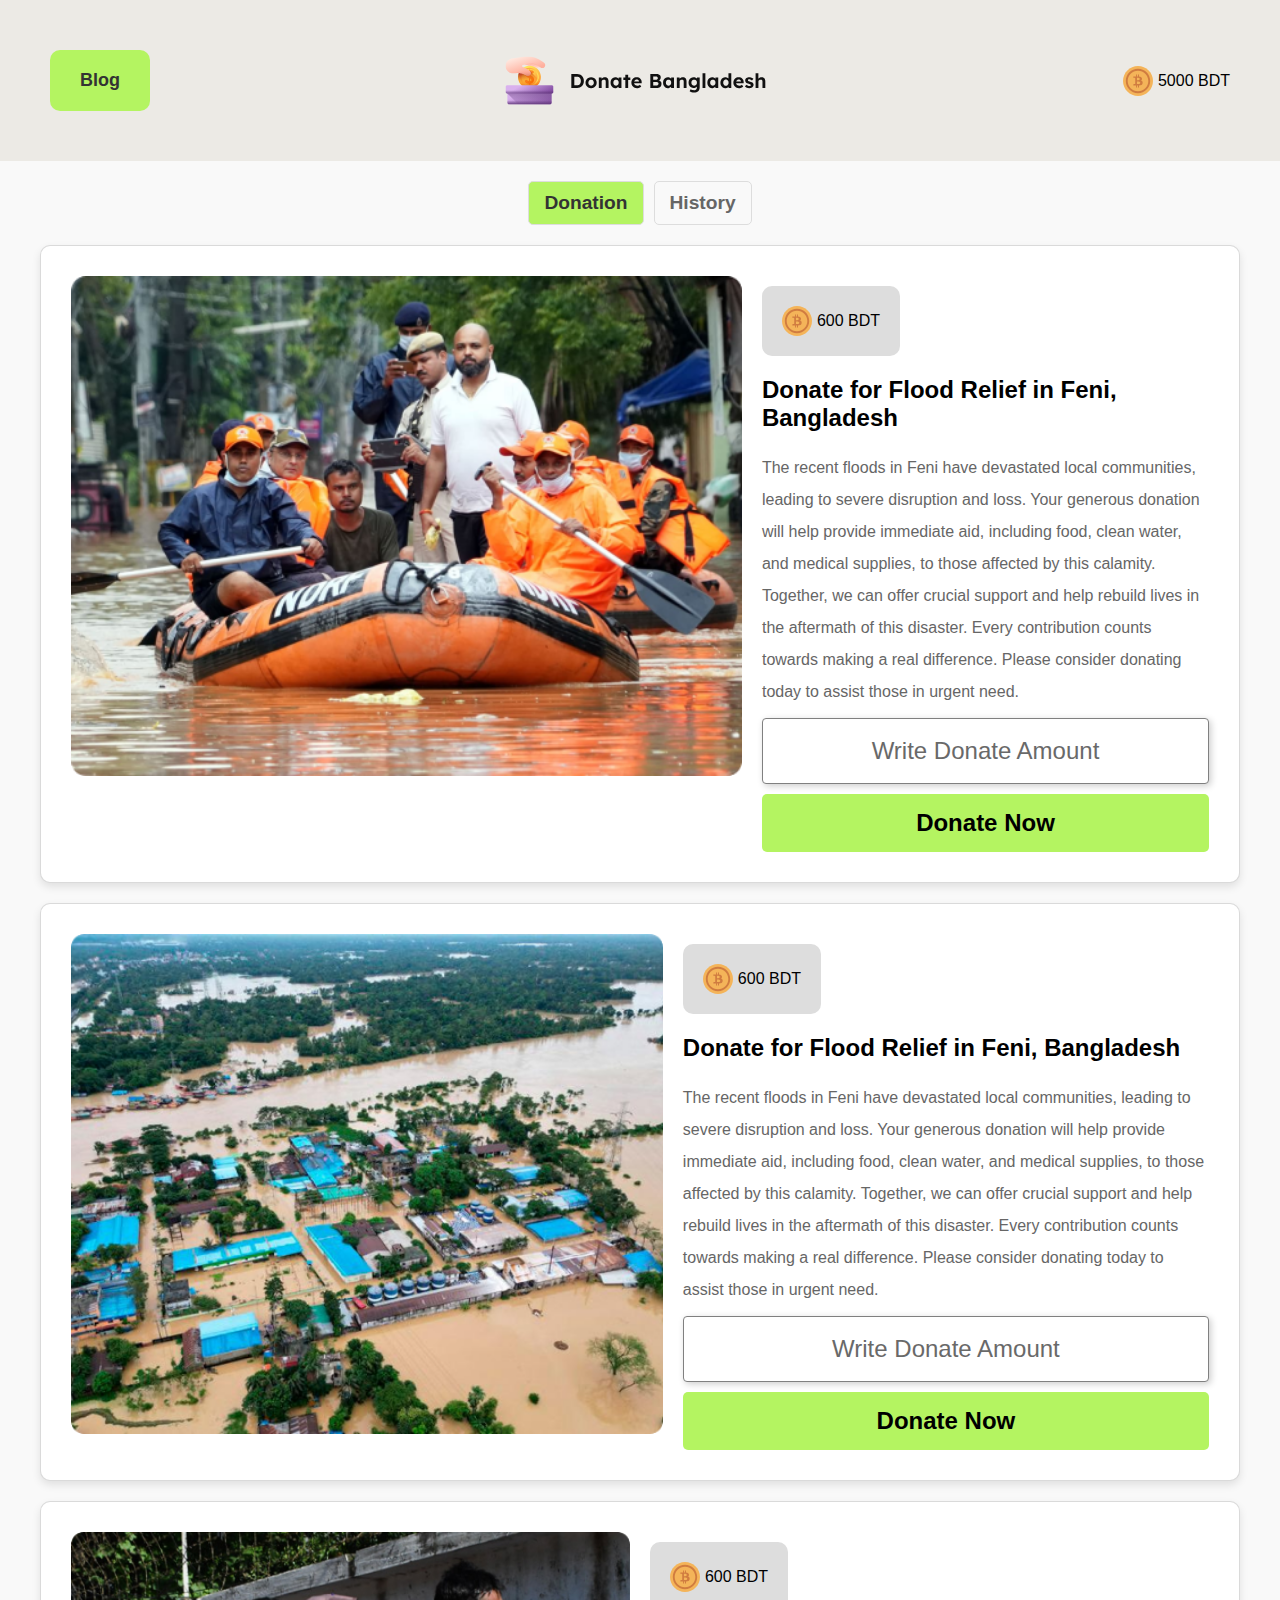
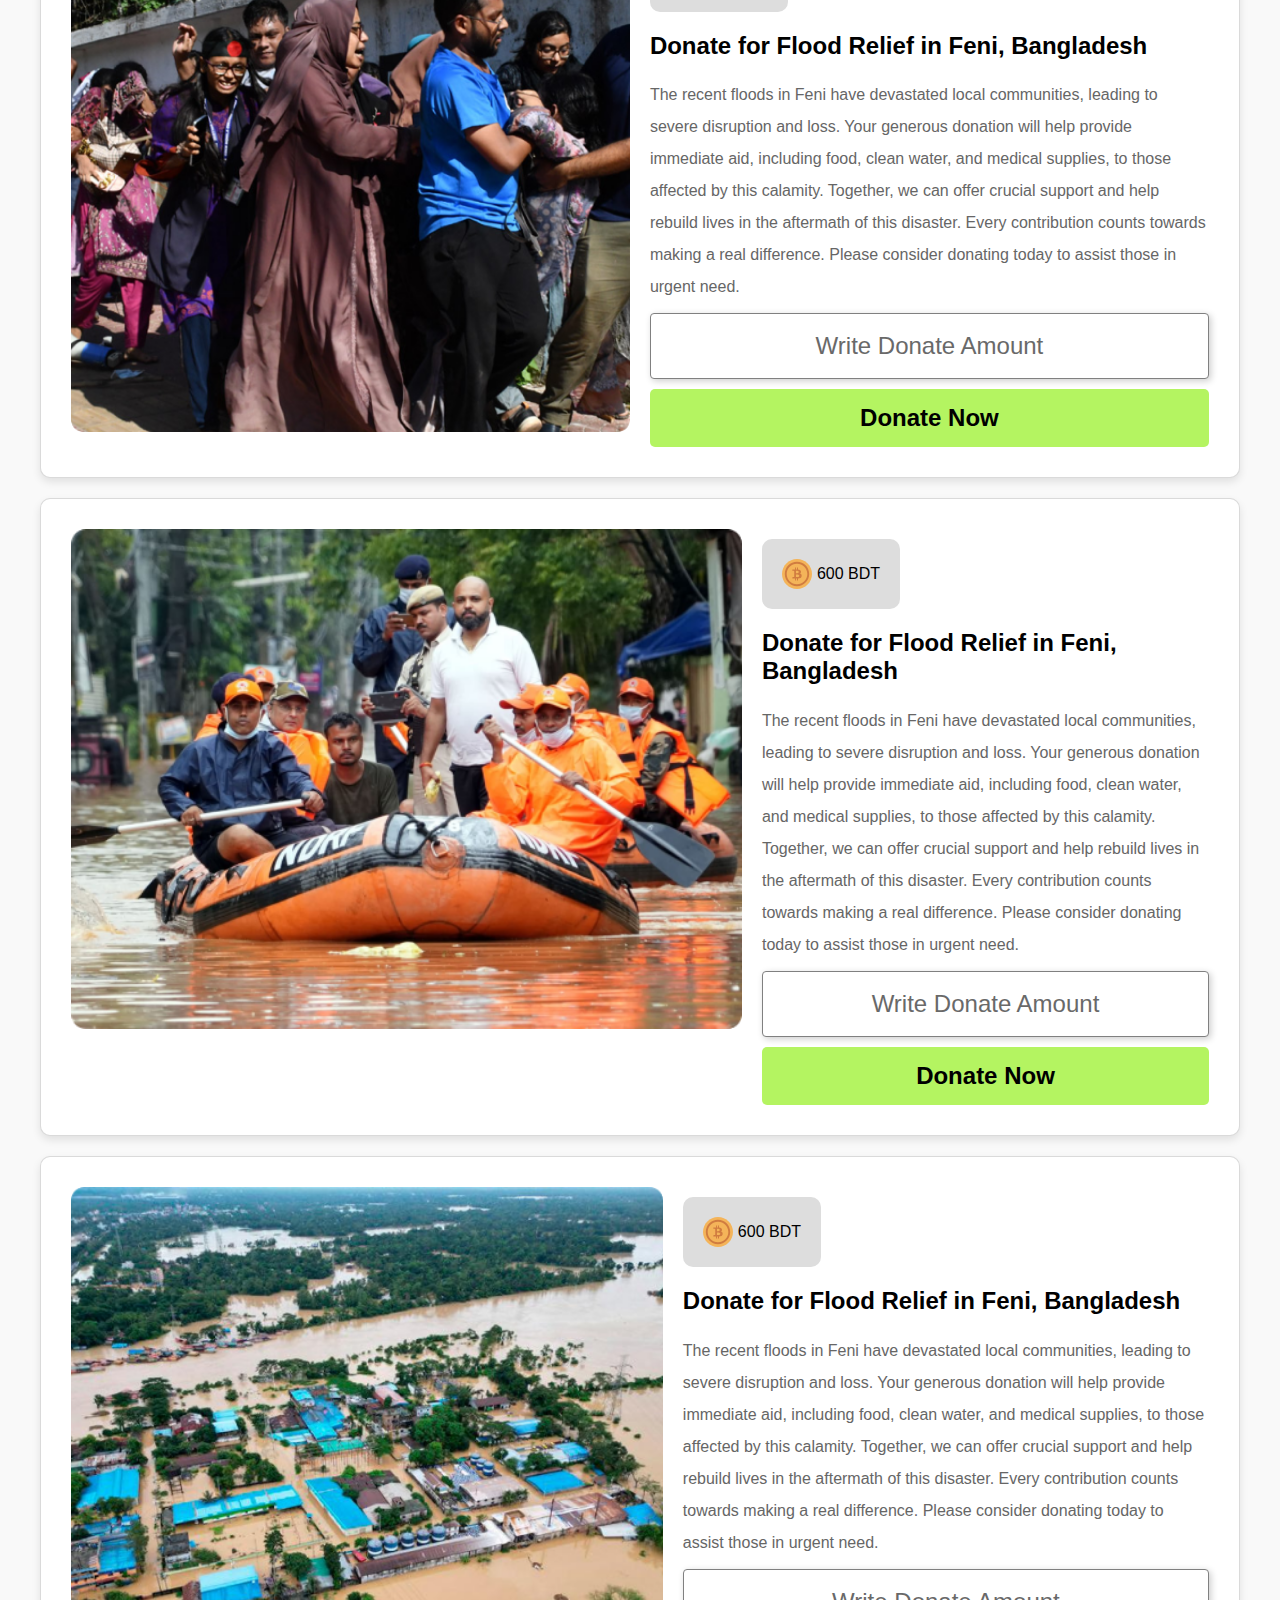
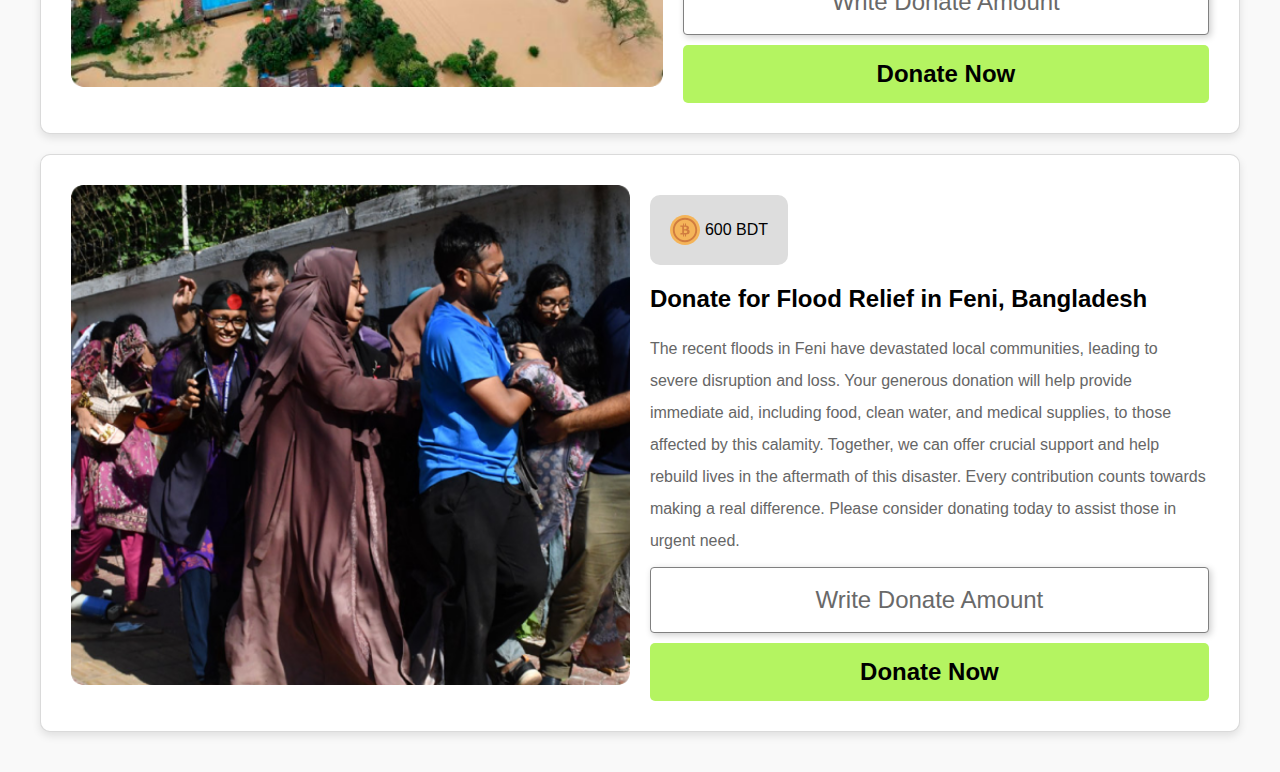
==== index.html @ 2cf9be2c "Responsive" ====
<!DOCTYPE html>
<html lang="en">
  <head>
    <meta charset="UTF-8" />
    <meta name="viewport" content="width=device-width, initial-scale=1.0" />
    <title>Document</title>
    <link rel="stylesheet" href="style.css" />
  </head>
  <body>
    <header class="header">
      <button class="blog-button"><b>Blog</b></button>
      <svg
        width="263"
        height="49"
        viewBox="0 0 263 49"
        fill="none"
        xmlns="http://www.w3.org/2000/svg"
      >
        <g clip-path="url(#clip0_3_639)">
          <path
            d="M30.4778 10.1147C29.9325 11.4416 28.4079 12.0751 27.0825 11.5262L21.6849 9.29228C20.1773 8.6679 18.5785 8.35054 16.9763 8.33435L18.4765 3.32823C20.5003 3.57068 22.4991 4.0792 24.4181 4.85906L29.0665 6.74931C30.3901 7.2871 31.0217 8.79346 30.4778 10.1147Z"
            fill="url(#paint0_linear_3_639)"
          />
          <path
            d="M33.8218 10.6746C33.2003 11.9362 31.6688 12.4507 30.4111 11.8207L25.2891 9.2568C23.2955 8.2583 21.0894 7.82819 18.9032 7.97661L17.0491 2.81237C20.8862 2.60522 24.7484 3.37736 28.2556 5.10498L32.6689 7.28004C33.9255 7.89896 34.4415 9.4184 33.8218 10.6746Z"
            fill="url(#paint1_linear_3_639)"
          />
          <path
            d="M36.4611 10.041C35.8431 11.3356 34.2859 11.8838 32.9929 11.2624L27.7273 8.73323C25.6779 7.74819 23.4188 7.34527 21.1879 7.53125L19.2253 2.30198C23.1417 2.02998 27.0967 2.75468 30.7018 4.45812L35.2383 6.60278C36.53 7.21294 37.0773 8.75196 36.4611 10.041Z"
            fill="url(#paint2_linear_3_639)"
          />
          <path
            d="M24.5 32.5C30.8155 32.5 35.9353 27.3802 35.9353 21.0647C35.9353 14.7492 30.8155 9.62941 24.5 9.62941C18.1845 9.62941 13.0647 14.7492 13.0647 21.0647C13.0647 27.3802 18.1845 32.5 24.5 32.5Z"
            fill="url(#paint3_linear_3_639)"
          />
          <path
            d="M24.4999 30.2882C29.5939 30.2882 33.7234 26.1587 33.7234 21.0647C33.7234 15.9707 29.5939 11.8412 24.4999 11.8412C19.4059 11.8412 15.2764 15.9707 15.2764 21.0647C15.2764 26.1587 19.4059 30.2882 24.4999 30.2882Z"
            fill="url(#paint4_linear_3_639)"
          />
          <path
            d="M24.4999 29.1588C28.9701 29.1588 32.594 25.535 32.594 21.0647C32.594 16.5944 28.9701 12.9706 24.4999 12.9706C20.0296 12.9706 16.4058 16.5944 16.4058 21.0647C16.4058 25.535 20.0296 29.1588 24.4999 29.1588Z"
            fill="url(#paint5_linear_3_639)"
          />
          <path
            d="M25.4112 19.5619V16.8192C26.6322 16.9132 26.9891 17.5143 27.609 17.5143C28.4355 17.5143 28.7737 16.4811 28.7737 15.9739C28.7737 14.6777 26.5759 14.3772 25.4112 14.3396V13.87C25.4112 13.607 25.0543 13.3628 24.6974 13.3628C24.2841 13.3628 23.9836 13.607 23.9836 13.87V14.396C21.9923 14.6778 20.2265 15.8237 20.2265 18.2094C20.2265 20.6139 22.2553 21.4216 23.9836 22.0791V25.1223C22.5935 24.8781 21.9548 23.7697 21.1658 23.7697C20.452 23.7697 19.8884 24.7089 19.8884 25.3477C19.8884 26.55 21.7294 27.7147 23.9836 27.7898V28.2594C23.9836 28.5225 24.2841 28.7666 24.6974 28.7666C25.0543 28.7666 25.4112 28.5224 25.4112 28.2594V27.7147C27.609 27.3578 29.1119 25.9488 29.1119 23.6195C29.1119 21.0834 27.1206 20.2005 25.4112 19.5619ZM24.1713 19.111C23.4576 18.8104 22.9691 18.4723 22.9691 17.9275C22.9691 17.4767 23.3261 17.0446 24.1713 16.8755V19.111ZM25.2234 25.1035V22.5863C25.8996 22.9056 26.3693 23.3001 26.3693 23.92C26.3692 24.5963 25.862 24.9532 25.2234 25.1035Z"
            fill="url(#paint6_linear_3_639)"
          />
          <path
            d="M13.0732 21.4882C13.2961 27.6075 18.3262 32.5 24.4999 32.5C30.6735 32.5 35.7036 27.6075 35.9266 21.4882H13.0732Z"
            fill="url(#paint7_linear_3_639)"
          />
          <path
            d="M35.1551 25.2238C35.1155 25.3254 35.0741 25.4261 35.0318 25.5268C33.2934 29.6256 29.2322 32.5 24.5 32.5C18.1847 32.5 13.0647 27.38 13.0647 21.0647C13.0647 19.3471 13.4431 17.7188 14.1226 16.2572C14.2619 15.9541 14.4153 15.6595 14.5809 15.3725H25.3038L35.1551 25.2238Z"
            fill="url(#paint8_linear_3_639)"
          />
          <path
            d="M35.5047 11.4792L33.4157 9.80559C33.3238 9.7365 33.2312 9.66864 33.1379 9.60192C30.623 7.80483 27.5412 6.98921 24.4564 7.18479C21.8766 7.34836 20.8416 7.49594 17.4709 9.17566C16.8831 9.46855 16.7831 10.0899 17.2475 10.5542L17.3747 10.6814C19.9097 11.7982 22.3341 13.1457 24.6179 14.7059C25.9292 15.6017 26.2362 17.4075 25.3017 18.6916C24.4511 19.8604 22.8563 20.1937 21.6051 19.47C19.4568 18.2272 17.0716 17.4345 14.5965 17.1485C14.1236 17.0938 13.6462 17.0911 13.1714 17.1249C11.6756 17.2314 8.0548 17.4638 6.84972 17.3142C6.83862 17.3128 6.82742 17.3115 6.81622 17.3101C3.66177 16.9136 1.14676 14.4843 0.630804 11.3468L0.600122 11.16C-0.0670782 7.10742 2.6789 3.2805 6.73245 2.61396L13.732 1.463L18.1394 0.78055C25.0555 -0.234415 32.0926 1.52822 37.6973 5.67909L39.0549 6.76116C40.3651 7.73114 40.6355 9.5765 39.6592 10.8836C38.6796 12.1955 36.8139 12.4626 35.5047 11.4792Z"
            fill="url(#paint9_linear_3_639)"
          />
          <path
            d="M25.3017 18.6918C24.4512 19.8606 22.8564 20.1939 21.6052 19.4701C19.2355 18.0992 16.5778 17.276 13.829 17.0763C13.7876 17.0733 13.7464 17.0701 13.7052 17.0667C9.06067 16.6816 8.80985 9.97322 13.4123 9.23986C13.743 9.18715 14.082 9.23092 14.3885 9.36598L17.3747 10.6816C19.9097 11.7983 22.3342 13.1458 24.6179 14.7061C25.9293 15.602 26.2362 17.4078 25.3017 18.6918Z"
            fill="url(#paint10_linear_3_639)"
          />
          <path
            d="M44.4949 48.5H4.50505C3.33272 48.5 2.38232 47.5496 2.38232 46.3773V33.7235H46.6176V46.3773C46.6176 47.5496 45.6672 48.5 44.4949 48.5Z"
            fill="url(#paint11_linear_3_639)"
          />
          <path
            d="M2.38232 33.7235V37.4882L13.3941 48.5H44.4949C45.6672 48.5 46.6176 47.5496 46.6176 46.3773V33.7235H2.38232Z"
            fill="url(#paint12_linear_3_639)"
          />
          <path
            d="M2.38232 42.1941V46.3773C2.38232 47.5496 3.33272 48.5 4.50505 48.5H44.4949C45.6672 48.5 46.6176 47.5496 46.6176 46.3773V42.1941H2.38232Z"
            fill="url(#paint13_linear_3_639)"
          />
          <path
            d="M46.8826 37.4882H2.11741C1.22414 37.4882 0.5 36.7641 0.5 35.8708V30.8059C0.5 29.9126 1.22414 29.1885 2.11741 29.1885H46.8826C47.7759 29.1885 48.5 29.9126 48.5 30.8059V35.8708C48.5 36.7641 47.7759 37.4882 46.8826 37.4882Z"
            fill="url(#paint14_linear_3_639)"
          />
          <path
            d="M0.5 32.6882V35.8708C0.5 36.7641 1.22414 37.4882 2.11741 37.4882H46.8826C47.7759 37.4882 48.5 36.7641 48.5 35.8708V32.6882H0.5Z"
            fill="url(#paint15_linear_3_639)"
          />
        </g>
        <path
          d="M66.32 32V18H72.06C73.0867 18 74.0133 18.1733 74.84 18.52C75.68 18.8533 76.4 19.3333 77 19.96C77.6133 20.5733 78.08 21.3067 78.4 22.16C78.72 23.0133 78.88 23.96 78.88 25C78.88 26.0267 78.72 26.9733 78.4 27.84C78.08 28.6933 77.62 29.4333 77.02 30.06C76.42 30.6733 75.7 31.1533 74.86 31.5C74.02 31.8333 73.0867 32 72.06 32H66.32ZM69.32 29.82L69 29.3H71.96C72.56 29.3 73.1 29.2 73.58 29C74.06 28.7867 74.4667 28.5 74.8 28.14C75.1467 27.7667 75.4067 27.3133 75.58 26.78C75.7533 26.2467 75.84 25.6533 75.84 25C75.84 24.3467 75.7533 23.76 75.58 23.24C75.4067 22.7067 75.1467 22.2533 74.8 21.88C74.4667 21.5067 74.06 21.22 73.58 21.02C73.1 20.8067 72.56 20.7 71.96 20.7H68.94L69.32 20.22V29.82ZM86.1134 32.2C85.0334 32.2 84.0668 31.9667 83.2134 31.5C82.3734 31.02 81.7068 30.3667 81.2134 29.54C80.7334 28.7133 80.4934 27.7667 80.4934 26.7C80.4934 25.6333 80.7334 24.6933 81.2134 23.88C81.7068 23.0533 82.3734 22.4 83.2134 21.92C84.0668 21.44 85.0334 21.2 86.1134 21.2C87.1801 21.2 88.1334 21.44 88.9734 21.92C89.8268 22.4 90.4934 23.0533 90.9734 23.88C91.4534 24.6933 91.6934 25.6333 91.6934 26.7C91.6934 27.7667 91.4534 28.7133 90.9734 29.54C90.4934 30.3667 89.8268 31.02 88.9734 31.5C88.1334 31.9667 87.1801 32.2 86.1134 32.2ZM86.1134 29.72C86.6334 29.72 87.1001 29.5933 87.5134 29.34C87.9268 29.0733 88.2468 28.7133 88.4734 28.26C88.7134 27.7933 88.8334 27.2733 88.8334 26.7C88.8334 26.1133 88.7134 25.5933 88.4734 25.14C88.2468 24.6733 87.9268 24.3133 87.5134 24.06C87.1001 23.7933 86.6334 23.66 86.1134 23.66C85.5801 23.66 85.1068 23.7933 84.6934 24.06C84.2801 24.3267 83.9534 24.6867 83.7134 25.14C83.4734 25.5933 83.3601 26.1133 83.3734 26.7C83.3601 27.2733 83.4734 27.7933 83.7134 28.26C83.9534 28.7133 84.2801 29.0733 84.6934 29.34C85.1068 29.5933 85.5801 29.72 86.1134 29.72ZM93.8302 32V21.42H96.5502L96.6302 23.58L96.0702 23.82C96.2168 23.34 96.4768 22.9067 96.8502 22.52C97.2368 22.12 97.6968 21.8 98.2302 21.56C98.7635 21.32 99.3235 21.2 99.9102 21.2C100.71 21.2 101.377 21.36 101.91 21.68C102.457 22 102.863 22.4867 103.13 23.14C103.41 23.78 103.55 24.5733 103.55 25.52V32H100.71V25.74C100.71 25.26 100.643 24.86 100.51 24.54C100.377 24.22 100.17 23.9867 99.8902 23.84C99.6235 23.68 99.2902 23.6133 98.8902 23.64C98.5702 23.64 98.2702 23.6933 97.9902 23.8C97.7235 23.8933 97.4902 24.0333 97.2902 24.22C97.1035 24.4067 96.9502 24.62 96.8302 24.86C96.7235 25.1 96.6702 25.36 96.6702 25.64V32H95.2702C94.9635 32 94.6902 32 94.4502 32C94.2102 32 94.0035 32 93.8302 32ZM110.232 32.2C109.352 32.2 108.558 31.96 107.852 31.48C107.145 31 106.585 30.3467 106.172 29.52C105.758 28.6933 105.552 27.7467 105.552 26.68C105.552 25.6133 105.758 24.6733 106.172 23.86C106.598 23.0333 107.172 22.3867 107.892 21.92C108.612 21.44 109.432 21.2 110.352 21.2C110.872 21.2 111.345 21.28 111.772 21.44C112.212 21.5867 112.592 21.7933 112.912 22.06C113.245 22.3267 113.525 22.6333 113.752 22.98C113.978 23.3267 114.138 23.7 114.232 24.1L113.632 24V21.42H116.452V32H113.592V29.46L114.232 29.4C114.125 29.7733 113.952 30.1267 113.712 30.46C113.472 30.7933 113.172 31.0933 112.812 31.36C112.465 31.6133 112.072 31.82 111.632 31.98C111.192 32.1267 110.725 32.2 110.232 32.2ZM111.012 29.74C111.545 29.74 112.012 29.6133 112.412 29.36C112.812 29.1067 113.118 28.7533 113.332 28.3C113.558 27.8333 113.672 27.2933 113.672 26.68C113.672 26.08 113.558 25.5533 113.332 25.1C113.118 24.6467 112.812 24.2933 112.412 24.04C112.012 23.7733 111.545 23.64 111.012 23.64C110.492 23.64 110.032 23.7733 109.632 24.04C109.245 24.2933 108.938 24.6467 108.712 25.1C108.485 25.5533 108.372 26.08 108.372 26.68C108.372 27.2933 108.485 27.8333 108.712 28.3C108.938 28.7533 109.245 29.1067 109.632 29.36C110.032 29.6133 110.492 29.74 111.012 29.74ZM120.319 32V18.74H123.159V32H120.319ZM118.339 23.96V21.42H125.319V23.96H118.339ZM132.092 32.2C130.946 32.2 129.946 31.9667 129.092 31.5C128.239 31.0333 127.572 30.3933 127.092 29.58C126.612 28.7667 126.372 27.8333 126.372 26.78C126.372 25.9667 126.506 25.22 126.772 24.54C127.039 23.86 127.412 23.2733 127.892 22.78C128.372 22.2733 128.939 21.8867 129.592 21.62C130.259 21.34 130.979 21.2 131.752 21.2C132.472 21.2 133.139 21.3333 133.752 21.6C134.366 21.8533 134.892 22.22 135.332 22.7C135.786 23.1667 136.132 23.72 136.372 24.36C136.612 25 136.719 25.7 136.692 26.46L136.672 27.34H128.172L127.712 25.6H134.332L134.012 25.96V25.52C133.986 25.16 133.866 24.8333 133.652 24.54C133.452 24.2467 133.192 24.02 132.872 23.86C132.552 23.7 132.192 23.62 131.792 23.62C131.206 23.62 130.706 23.7333 130.292 23.96C129.892 24.1867 129.586 24.52 129.372 24.96C129.159 25.4 129.052 25.9333 129.052 26.56C129.052 27.2 129.186 27.7533 129.452 28.22C129.732 28.6867 130.119 29.0533 130.612 29.32C131.119 29.5733 131.712 29.7 132.392 29.7C132.859 29.7 133.286 29.6267 133.672 29.48C134.059 29.3333 134.472 29.08 134.912 28.72L136.272 30.62C135.886 30.9667 135.459 31.26 134.992 31.5C134.526 31.7267 134.046 31.9 133.552 32.02C133.059 32.14 132.572 32.2 132.092 32.2ZM145.324 32V18H151.404C152.337 18 153.124 18.14 153.764 18.42C154.417 18.6867 154.911 19.08 155.244 19.6C155.577 20.12 155.744 20.74 155.744 21.46C155.744 22.26 155.544 22.9267 155.144 23.46C154.744 23.9933 154.171 24.36 153.424 24.56L153.404 24.16C154.017 24.3067 154.557 24.5467 155.024 24.88C155.491 25.2133 155.851 25.6267 156.104 26.12C156.357 26.6133 156.484 27.1733 156.484 27.8C156.484 28.4933 156.371 29.1067 156.144 29.64C155.917 30.16 155.584 30.5933 155.144 30.94C154.704 31.2867 154.184 31.5533 153.584 31.74C152.997 31.9133 152.337 32 151.604 32H145.324ZM148.204 29.4H151.484C151.911 29.4 152.271 29.34 152.564 29.22C152.871 29.0867 153.104 28.8867 153.264 28.62C153.424 28.3533 153.504 28.04 153.504 27.68C153.504 27.3333 153.417 27.04 153.244 26.8C153.071 26.56 152.824 26.38 152.504 26.26C152.197 26.1267 151.824 26.06 151.384 26.06H148.204V29.4ZM148.204 23.68H151.044C151.404 23.68 151.717 23.6133 151.984 23.48C152.251 23.3467 152.451 23.1667 152.584 22.94C152.731 22.7133 152.804 22.4467 152.804 22.14C152.804 21.6467 152.644 21.2667 152.324 21C152.004 20.7333 151.524 20.6 150.884 20.6H148.204V23.68ZM162.751 32.2C161.871 32.2 161.078 31.96 160.371 31.48C159.664 31 159.104 30.3467 158.691 29.52C158.278 28.6933 158.071 27.7467 158.071 26.68C158.071 25.6133 158.278 24.6733 158.691 23.86C159.118 23.0333 159.691 22.3867 160.411 21.92C161.131 21.44 161.951 21.2 162.871 21.2C163.391 21.2 163.864 21.28 164.291 21.44C164.731 21.5867 165.111 21.7933 165.431 22.06C165.764 22.3267 166.044 22.6333 166.271 22.98C166.498 23.3267 166.658 23.7 166.751 24.1L166.151 24V21.42H168.971V32H166.111V29.46L166.751 29.4C166.644 29.7733 166.471 30.1267 166.231 30.46C165.991 30.7933 165.691 31.0933 165.331 31.36C164.984 31.6133 164.591 31.82 164.151 31.98C163.711 32.1267 163.244 32.2 162.751 32.2ZM163.531 29.74C164.064 29.74 164.531 29.6133 164.931 29.36C165.331 29.1067 165.638 28.7533 165.851 28.3C166.078 27.8333 166.191 27.2933 166.191 26.68C166.191 26.08 166.078 25.5533 165.851 25.1C165.638 24.6467 165.331 24.2933 164.931 24.04C164.531 23.7733 164.064 23.64 163.531 23.64C163.011 23.64 162.551 23.7733 162.151 24.04C161.764 24.2933 161.458 24.6467 161.231 25.1C161.004 25.5533 160.891 26.08 160.891 26.68C160.891 27.2933 161.004 27.8333 161.231 28.3C161.458 28.7533 161.764 29.1067 162.151 29.36C162.551 29.6133 163.011 29.74 163.531 29.74ZM171.818 32V21.42H174.538L174.618 23.58L174.058 23.82C174.205 23.34 174.465 22.9067 174.838 22.52C175.225 22.12 175.685 21.8 176.218 21.56C176.752 21.32 177.312 21.2 177.898 21.2C178.698 21.2 179.365 21.36 179.898 21.68C180.445 22 180.852 22.4867 181.118 23.14C181.398 23.78 181.538 24.5733 181.538 25.52V32H178.698V25.74C178.698 25.26 178.632 24.86 178.498 24.54C178.365 24.22 178.158 23.9867 177.878 23.84C177.612 23.68 177.278 23.6133 176.878 23.64C176.558 23.64 176.258 23.6933 175.978 23.8C175.712 23.8933 175.478 24.0333 175.278 24.22C175.092 24.4067 174.938 24.62 174.818 24.86C174.712 25.1 174.658 25.36 174.658 25.64V32H173.258C172.952 32 172.678 32 172.438 32C172.198 32 171.992 32 171.818 32ZM189.08 36.6C188.24 36.6 187.413 36.4733 186.6 36.22C185.787 35.98 185.127 35.6667 184.62 35.28L185.62 33.24C185.887 33.4267 186.193 33.5933 186.54 33.74C186.887 33.8867 187.247 34 187.62 34.08C188.007 34.16 188.4 34.2 188.8 34.2C189.493 34.2 190.06 34.0933 190.5 33.88C190.953 33.6667 191.293 33.3467 191.52 32.92C191.747 32.5067 191.86 31.9733 191.86 31.32V29.48L192.34 29.58C192.26 30.02 192.04 30.4267 191.68 30.8C191.32 31.16 190.867 31.4533 190.32 31.68C189.773 31.8933 189.213 32 188.64 32C187.653 32 186.78 31.7733 186.02 31.32C185.26 30.8667 184.66 30.24 184.22 29.44C183.78 28.64 183.56 27.72 183.56 26.68C183.56 25.6133 183.773 24.6733 184.2 23.86C184.64 23.0333 185.233 22.3867 185.98 21.92C186.74 21.44 187.6 21.2 188.56 21.2C188.96 21.2 189.34 21.2467 189.7 21.34C190.073 21.4333 190.413 21.5667 190.72 21.74C191.04 21.9 191.32 22.0867 191.56 22.3C191.813 22.5 192.02 22.72 192.18 22.96C192.34 23.2 192.44 23.44 192.48 23.68L191.9 23.84L191.98 21.42H194.7V31.2C194.7 32.0667 194.573 32.8333 194.32 33.5C194.067 34.1667 193.693 34.7267 193.2 35.18C192.72 35.6467 192.127 36 191.42 36.24C190.727 36.48 189.947 36.6 189.08 36.6ZM189.16 29.72C189.72 29.72 190.207 29.5933 190.62 29.34C191.047 29.0867 191.373 28.7333 191.6 28.28C191.827 27.8267 191.94 27.2933 191.94 26.68C191.94 26.08 191.827 25.5533 191.6 25.1C191.373 24.6333 191.047 24.2733 190.62 24.02C190.207 23.7667 189.72 23.64 189.16 23.64C188.613 23.64 188.127 23.7733 187.7 24.04C187.287 24.2933 186.967 24.6467 186.74 25.1C186.513 25.5533 186.4 26.08 186.4 26.68C186.4 27.28 186.513 27.8133 186.74 28.28C186.967 28.7333 187.287 29.0867 187.7 29.34C188.127 29.5933 188.613 29.72 189.16 29.72ZM197.542 32V17.2H200.382V32H197.542ZM207.028 32.2C206.148 32.2 205.355 31.96 204.648 31.48C203.942 31 203.382 30.3467 202.968 29.52C202.555 28.6933 202.348 27.7467 202.348 26.68C202.348 25.6133 202.555 24.6733 202.968 23.86C203.395 23.0333 203.968 22.3867 204.688 21.92C205.408 21.44 206.228 21.2 207.148 21.2C207.668 21.2 208.142 21.28 208.568 21.44C209.008 21.5867 209.388 21.7933 209.708 22.06C210.042 22.3267 210.322 22.6333 210.548 22.98C210.775 23.3267 210.935 23.7 211.028 24.1L210.428 24V21.42H213.248V32H210.388V29.46L211.028 29.4C210.922 29.7733 210.748 30.1267 210.508 30.46C210.268 30.7933 209.968 31.0933 209.608 31.36C209.262 31.6133 208.868 31.82 208.428 31.98C207.988 32.1267 207.522 32.2 207.028 32.2ZM207.808 29.74C208.342 29.74 208.808 29.6133 209.208 29.36C209.608 29.1067 209.915 28.7533 210.128 28.3C210.355 27.8333 210.468 27.2933 210.468 26.68C210.468 26.08 210.355 25.5533 210.128 25.1C209.915 24.6467 209.608 24.2933 209.208 24.04C208.808 23.7733 208.342 23.64 207.808 23.64C207.288 23.64 206.828 23.7733 206.428 24.04C206.042 24.2933 205.735 24.6467 205.508 25.1C205.282 25.5533 205.168 26.08 205.168 26.68C205.168 27.2933 205.282 27.8333 205.508 28.3C205.735 28.7533 206.042 29.1067 206.428 29.36C206.828 29.6133 207.288 29.74 207.808 29.74ZM220.236 32.2C219.316 32.2 218.489 31.9667 217.756 31.5C217.022 31.02 216.442 30.3733 216.016 29.56C215.602 28.7333 215.396 27.78 215.396 26.7C215.396 25.6467 215.602 24.7067 216.016 23.88C216.442 23.0533 217.016 22.4 217.736 21.92C218.469 21.44 219.302 21.2 220.236 21.2C220.729 21.2 221.202 21.28 221.656 21.44C222.122 21.5867 222.536 21.7933 222.896 22.06C223.269 22.3267 223.569 22.6267 223.796 22.96C224.022 23.28 224.149 23.62 224.176 23.98L223.456 24.1V17.2H226.296V32H223.616L223.496 29.56L224.056 29.62C224.029 29.9533 223.909 30.2733 223.696 30.58C223.482 30.8867 223.196 31.1667 222.836 31.42C222.489 31.66 222.089 31.8533 221.636 32C221.196 32.1333 220.729 32.2 220.236 32.2ZM220.876 29.84C221.409 29.84 221.876 29.7067 222.276 29.44C222.676 29.1733 222.989 28.8067 223.216 28.34C223.442 27.8733 223.556 27.3267 223.556 26.7C223.556 26.0867 223.442 25.5467 223.216 25.08C222.989 24.6 222.676 24.2333 222.276 23.98C221.876 23.7133 221.409 23.58 220.876 23.58C220.342 23.58 219.876 23.7133 219.476 23.98C219.089 24.2333 218.782 24.6 218.556 25.08C218.342 25.5467 218.236 26.0867 218.236 26.7C218.236 27.3267 218.342 27.8733 218.556 28.34C218.782 28.8067 219.089 29.1733 219.476 29.44C219.876 29.7067 220.342 29.84 220.876 29.84ZM234.085 32.2C232.938 32.2 231.938 31.9667 231.085 31.5C230.231 31.0333 229.565 30.3933 229.085 29.58C228.605 28.7667 228.365 27.8333 228.365 26.78C228.365 25.9667 228.498 25.22 228.765 24.54C229.031 23.86 229.405 23.2733 229.885 22.78C230.365 22.2733 230.931 21.8867 231.585 21.62C232.251 21.34 232.971 21.2 233.745 21.2C234.465 21.2 235.131 21.3333 235.745 21.6C236.358 21.8533 236.885 22.22 237.325 22.7C237.778 23.1667 238.125 23.72 238.365 24.36C238.605 25 238.711 25.7 238.685 26.46L238.665 27.34H230.165L229.705 25.6H236.325L236.005 25.96V25.52C235.978 25.16 235.858 24.8333 235.645 24.54C235.445 24.2467 235.185 24.02 234.865 23.86C234.545 23.7 234.185 23.62 233.785 23.62C233.198 23.62 232.698 23.7333 232.285 23.96C231.885 24.1867 231.578 24.52 231.365 24.96C231.151 25.4 231.045 25.9333 231.045 26.56C231.045 27.2 231.178 27.7533 231.445 28.22C231.725 28.6867 232.111 29.0533 232.605 29.32C233.111 29.5733 233.705 29.7 234.385 29.7C234.851 29.7 235.278 29.6267 235.665 29.48C236.051 29.3333 236.465 29.08 236.905 28.72L238.265 30.62C237.878 30.9667 237.451 31.26 236.985 31.5C236.518 31.7267 236.038 31.9 235.545 32.02C235.051 32.14 234.565 32.2 234.085 32.2ZM244.343 32.2C243.357 32.2 242.477 32.04 241.703 31.72C240.943 31.3867 240.33 30.9333 239.863 30.36L241.623 28.84C242.037 29.28 242.497 29.6 243.003 29.8C243.51 29.9867 244.017 30.08 244.523 30.08C244.723 30.08 244.903 30.06 245.063 30.02C245.237 29.9667 245.383 29.9 245.503 29.82C245.623 29.7267 245.71 29.62 245.763 29.5C245.83 29.3667 245.863 29.2267 245.863 29.08C245.863 28.7867 245.743 28.5533 245.503 28.38C245.37 28.3133 245.163 28.2333 244.883 28.14C244.603 28.0333 244.243 27.92 243.803 27.8C243.123 27.6267 242.543 27.4267 242.063 27.2C241.597 26.96 241.223 26.6933 240.943 26.4C240.703 26.12 240.517 25.82 240.383 25.5C240.263 25.1667 240.203 24.8 240.203 24.4C240.203 23.92 240.31 23.4867 240.523 23.1C240.737 22.7 241.03 22.36 241.403 22.08C241.79 21.8 242.23 21.5867 242.723 21.44C243.217 21.28 243.737 21.2 244.283 21.2C244.83 21.2 245.363 21.2667 245.883 21.4C246.403 21.5333 246.883 21.7267 247.323 21.98C247.777 22.22 248.17 22.5067 248.503 22.84L246.983 24.52C246.743 24.2933 246.47 24.0867 246.163 23.9C245.87 23.7133 245.563 23.5667 245.243 23.46C244.923 23.3533 244.637 23.3 244.383 23.3C244.157 23.3 243.95 23.32 243.763 23.36C243.59 23.4 243.443 23.46 243.323 23.54C243.203 23.62 243.11 23.7267 243.043 23.86C242.99 23.98 242.963 24.1133 242.963 24.26C242.963 24.4067 242.997 24.5467 243.063 24.68C243.143 24.8133 243.25 24.9267 243.383 25.02C243.53 25.1 243.743 25.1933 244.023 25.3C244.317 25.4067 244.71 25.5267 245.203 25.66C245.843 25.8333 246.383 26.0267 246.823 26.24C247.277 26.4533 247.637 26.7 247.903 26.98C248.13 27.22 248.297 27.4933 248.403 27.8C248.51 28.1067 248.563 28.4467 248.563 28.82C248.563 29.4733 248.377 30.06 248.003 30.58C247.643 31.0867 247.143 31.4867 246.503 31.78C245.863 32.06 245.143 32.2 244.343 32.2ZM250.588 32V17.2H253.388V23.58L252.828 23.82C252.975 23.34 253.235 22.9067 253.608 22.52C253.995 22.12 254.455 21.8 254.988 21.56C255.521 21.32 256.081 21.2 256.668 21.2C257.468 21.2 258.135 21.36 258.668 21.68C259.215 22 259.621 22.4867 259.888 23.14C260.168 23.78 260.308 24.5733 260.308 25.52V32H257.468V25.74C257.468 25.26 257.401 24.86 257.268 24.54C257.135 24.22 256.928 23.9867 256.648 23.84C256.381 23.68 256.048 23.6133 255.648 23.64C255.328 23.64 255.028 23.6933 254.748 23.8C254.481 23.8933 254.248 24.0333 254.048 24.22C253.861 24.4067 253.708 24.62 253.588 24.86C253.481 25.1 253.428 25.36 253.428 25.64V32H252.028C251.721 32 251.448 32 251.208 32C250.968 32 250.761 32 250.588 32Z"
          fill="#111111"
        />
        <defs>
          <linearGradient
            id="paint0_linear_3_639"
            x1="23.2906"
            y1="10.8863"
            x2="23.8615"
            y2="8.48033"
            gradientUnits="userSpaceOnUse"
          >
            <stop stop-color="#FFEEE6" />
            <stop offset="1" stop-color="#FFB09E" />
          </linearGradient>
          <linearGradient
            id="paint1_linear_3_639"
            x1="24.5965"
            y1="10.8265"
            x2="25.3832"
            y2="7.87747"
            gradientUnits="userSpaceOnUse"
          >
            <stop stop-color="#FFEEE6" />
            <stop offset="1" stop-color="#FFB09E" />
          </linearGradient>
          <linearGradient
            id="paint2_linear_3_639"
            x1="26.502"
            y1="10.7273"
            x2="27.4807"
            y2="7.30176"
            gradientUnits="userSpaceOnUse"
          >
            <stop stop-color="#FFEEE6" />
            <stop offset="1" stop-color="#FFB09E" />
          </linearGradient>
          <linearGradient
            id="paint3_linear_3_639"
            x1="19.6059"
            y1="16.1706"
            x2="33.8193"
            y2="30.384"
            gradientUnits="userSpaceOnUse"
          >
            <stop stop-color="#FEE45A" />
            <stop offset="1" stop-color="#FE9738" />
          </linearGradient>
          <linearGradient
            id="paint4_linear_3_639"
            x1="28.4474"
            y1="25.0122"
            x2="16.9831"
            y2="13.5479"
            gradientUnits="userSpaceOnUse"
          >
            <stop stop-color="#FEE45A" />
            <stop offset="1" stop-color="#FE9738" />
          </linearGradient>
          <linearGradient
            id="paint5_linear_3_639"
            x1="21.0358"
            y1="17.6006"
            x2="31.0963"
            y2="27.6611"
            gradientUnits="userSpaceOnUse"
          >
            <stop stop-color="#FEE45A" />
            <stop offset="1" stop-color="#FE9738" />
          </linearGradient>
          <linearGradient
            id="paint6_linear_3_639"
            x1="20.9289"
            y1="18.341"
            x2="29.9171"
            y2="24.7881"
            gradientUnits="userSpaceOnUse"
          >
            <stop stop-color="#FE9738" />
            <stop offset="1" stop-color="#F46700" />
          </linearGradient>
          <linearGradient
            id="paint7_linear_3_639"
            x1="24.4999"
            y1="24.1706"
            x2="24.4999"
            y2="32.9236"
            gradientUnits="userSpaceOnUse"
          >
            <stop stop-color="#FE7701" stop-opacity="0" />
            <stop offset="0.209" stop-color="#FA7303" stop-opacity="0.209" />
            <stop offset="0.4275" stop-color="#ED6809" stop-opacity="0.428" />
            <stop offset="0.6502" stop-color="#D85613" stop-opacity="0.65" />
            <stop offset="0.8745" stop-color="#BB3C21" stop-opacity="0.875" />
            <stop offset="1" stop-color="#A72B2B" />
          </linearGradient>
          <linearGradient
            id="paint8_linear_3_639"
            x1="25.116"
            y1="27.2063"
            x2="21.1989"
            y2="14.8567"
            gradientUnits="userSpaceOnUse"
          >
            <stop stop-color="#FE7701" stop-opacity="0" />
            <stop offset="0.1854" stop-color="#F87204" stop-opacity="0.185" />
            <stop offset="0.4314" stop-color="#E7630C" stop-opacity="0.431" />
            <stop offset="0.7114" stop-color="#CB4B19" stop-opacity="0.711" />
            <stop offset="1" stop-color="#A72B2B" />
          </linearGradient>
          <linearGradient
            id="paint9_linear_3_639"
            x1="16.2527"
            y1="-2.34839"
            x2="22.088"
            y2="15.0634"
            gradientUnits="userSpaceOnUse"
          >
            <stop stop-color="#FFEEE6" />
            <stop offset="1" stop-color="#FFB09E" />
          </linearGradient>
          <linearGradient
            id="paint10_linear_3_639"
            x1="17.9631"
            y1="15.0814"
            x2="18.5278"
            y2="21.7637"
            gradientUnits="userSpaceOnUse"
          >
            <stop stop-color="#F89580" stop-opacity="0" />
            <stop offset="0.3577" stop-color="#E98A75" stop-opacity="0.359" />
            <stop offset="0.9972" stop-color="#C5715A" />
          </linearGradient>
          <linearGradient
            id="paint11_linear_3_639"
            x1="21.6949"
            y1="34.2319"
            x2="32.4237"
            y2="57.3837"
            gradientUnits="userSpaceOnUse"
          >
            <stop stop-color="#D9B1EE" />
            <stop offset="1" stop-color="#814AA0" />
          </linearGradient>
          <linearGradient
            id="paint12_linear_3_639"
            x1="24.5"
            y1="50.1"
            x2="24.5"
            y2="21.834"
            gradientUnits="userSpaceOnUse"
          >
            <stop stop-color="#5B3374" stop-opacity="0" />
            <stop offset="1" stop-color="#5B3374" />
          </linearGradient>
          <linearGradient
            id="paint13_linear_3_639"
            x1="24.5"
            y1="44.3588"
            x2="24.5"
            y2="49.1279"
            gradientUnits="userSpaceOnUse"
          >
            <stop stop-color="#5B3374" stop-opacity="0" />
            <stop offset="1" stop-color="#5B3374" />
          </linearGradient>
          <linearGradient
            id="paint14_linear_3_639"
            x1="20.8471"
            y1="26.7263"
            x2="30.7501"
            y2="44.6517"
            gradientUnits="userSpaceOnUse"
          >
            <stop stop-color="#D9B1EE" />
            <stop offset="1" stop-color="#814AA0" />
          </linearGradient>
          <linearGradient
            id="paint15_linear_3_639"
            x1="24.5"
            y1="34.1941"
            x2="24.5"
            y2="39.0172"
            gradientUnits="userSpaceOnUse"
          >
            <stop stop-color="#5B3374" stop-opacity="0" />
            <stop offset="1" stop-color="#5B3374" />
          </linearGradient>
          <clipPath id="clip0_3_639">
            <rect
              width="48"
              height="48"
              fill="white"
              transform="translate(0.5 0.5)"
            />
          </clipPath>
        </defs>
      </svg>
      <span style="display: flex; align-items: center; gap: 5px">
        <?xml version="1.0" encoding="iso-8859-1"?>
        <!-- Uploaded to: SVG Repo, www.svgrepo.com, Generator: SVG Repo Mixer Tools -->
        <svg
          height="30px"
          width="30px"
          version="1.1"
          id="Layer_1"
          xmlns="http://www.w3.org/2000/svg"
          xmlns:xlink="http://www.w3.org/1999/xlink"
          viewBox="0 0 291.764 291.764"
          xml:space="preserve"
        >
          <g>
            <path
              style="fill: #f4b459"
              d="M145.882,0c80.573,0,145.882,65.319,145.882,145.882s-65.31,145.882-145.882,145.882
		S0,226.446,0,145.882S65.31,0,145.882,0z"
            />
            <path
              style="fill: #d07c40"
              d="M145.882,27.399c-65.465,0-118.529,53.065-118.529,118.529s53.065,118.529,118.529,118.529
		s118.529-53.065,118.529-118.529S211.347,27.399,145.882,27.399z M145.882,246.231c-55.39,0-100.294-44.914-100.294-100.294
		c0-55.39,44.904-100.294,100.294-100.294s100.294,44.904,100.294,100.294C246.176,201.318,201.272,246.231,145.882,246.231z
		 M174.63,141.187c6.738-3.483,10.969-9.601,9.984-19.804c-1.331-13.941-14.369-18.618-29.395-19.949l-0.009-19.329h-9.355v18.828
		l-9.3,0.128V82.104h-9.063v19.329c-2.516,0.055-8.698,0.109-11.124,0.109v-0.064l-16.056-0.009v12.573c0,0,12.008-0.164,11.88,0
		c4.714,0,6.255,2.772,6.683,5.161l0.009,22.028l1.231,0.082h-1.231v30.863c-0.201,1.504-1.076,3.902-4.367,3.911
		c0.146,0.137-11.889,0-11.889,0l-2.316,14.05h15.144l12.017,0.073l0.009,19.566h8.78l-0.009-19.357
		c3.209,0.073,6.282,0.109,9.309,0.1v19.256h10.212v-19.53c19.566-1.131,33.836-6.118,35.541-24.709
		C192.701,150.56,185.736,143.886,174.63,141.187z M135.698,114.891c6.574,0,27.216-2.115,27.216,11.762
		c0,13.294-20.642,11.753-27.216,11.753V114.891z M135.698,176.162V150.25c7.896,0,32.632-2.289,32.632,12.956
		C168.33,177.831,143.594,176.162,135.698,176.162z"
            />
          </g>
        </svg>
        5000 BDT
      </span>
    </header>

    <div class="container">
      <div class="tabs">
        <div class="tab active" id="donation-tab"><b>Donation</b></div>
        <div class="tab" id="history-tab"><b>History</b></div>
      </div>

      <div id="donation-section">

        <div class="donation-card">
          <img
            src="../images/noakhali.png"
            width="1143"
            height="500"
            alt="Flood Relief in Feni"
          />
          <div class="donation-content">
            <div
              class="donation-amount"
              style="
                background-color: #dddddd;
                border: none;
                width: fit-content;
                border-radius: 10px;
                padding: 20px;
                display: flex;
                gap: 5px;
              "
            >
              <?xml version="1.0" encoding="iso-8859-1"?>
              <!-- Uploaded to: SVG Repo, www.svgrepo.com, Generator: SVG Repo Mixer Tools -->
              <svg
                height="30px"
                width="30px"
                version="1.1"
                id="Layer_1"
                xmlns="http://www.w3.org/2000/svg"
                xmlns:xlink="http://www.w3.org/1999/xlink"
                viewBox="0 0 291.764 291.764"
                xml:space="preserve"
              >
                <g>
                  <path
                    style="fill: #f4b459"
                    d="M145.882,0c80.573,0,145.882,65.319,145.882,145.882s-65.31,145.882-145.882,145.882
		S0,226.446,0,145.882S65.31,0,145.882,0z"
                  />
                  <path
                    style="fill: #d07c40"
                    d="M145.882,27.399c-65.465,0-118.529,53.065-118.529,118.529s53.065,118.529,118.529,118.529
		s118.529-53.065,118.529-118.529S211.347,27.399,145.882,27.399z M145.882,246.231c-55.39,0-100.294-44.914-100.294-100.294
		c0-55.39,44.904-100.294,100.294-100.294s100.294,44.904,100.294,100.294C246.176,201.318,201.272,246.231,145.882,246.231z
		 M174.63,141.187c6.738-3.483,10.969-9.601,9.984-19.804c-1.331-13.941-14.369-18.618-29.395-19.949l-0.009-19.329h-9.355v18.828
		l-9.3,0.128V82.104h-9.063v19.329c-2.516,0.055-8.698,0.109-11.124,0.109v-0.064l-16.056-0.009v12.573c0,0,12.008-0.164,11.88,0
		c4.714,0,6.255,2.772,6.683,5.161l0.009,22.028l1.231,0.082h-1.231v30.863c-0.201,1.504-1.076,3.902-4.367,3.911
		c0.146,0.137-11.889,0-11.889,0l-2.316,14.05h15.144l12.017,0.073l0.009,19.566h8.78l-0.009-19.357
		c3.209,0.073,6.282,0.109,9.309,0.1v19.256h10.212v-19.53c19.566-1.131,33.836-6.118,35.541-24.709
		C192.701,150.56,185.736,143.886,174.63,141.187z M135.698,114.891c6.574,0,27.216-2.115,27.216,11.762
		c0,13.294-20.642,11.753-27.216,11.753V114.891z M135.698,176.162V150.25c7.896,0,32.632-2.289,32.632,12.956
		C168.33,177.831,143.594,176.162,135.698,176.162z"
                  />
                </g>
              </svg>
              600 BDT
            </div>
            <h2 style="text-rendering: bold">
              Donate for Flood Relief in Feni, Bangladesh
            </h2>
            <p style="font-size: 16px; line-height: 2">
              The recent floods in Feni have devastated local communities,
              leading to severe disruption and loss. Your generous donation will
              help provide immediate aid, including food, clean water, and
              medical supplies, to those affected by this calamity. Together, we
              can offer crucial support and help rebuild lives in the aftermath
              of this disaster. Every contribution counts towards making a real
              difference. Please consider donating today to assist those in
              urgent need.
            </p>
            <div
              style="
                display: flex;
                justify-content: space-between;
                flex-direction: column;
                gap: 10px;
              "
            >
              <input
                placeholder="Write Donate Amount"
                pattern="\d+"
                class="input"
                name="text"
              />
              <button class="donate-btn"><b>Donate Now</b></button>
            </div>
          </div>
        </div>

        <div class="donation-card">
          <img
            src="../images/feni.png"
            width="1143"
            height="500"
            alt="Flood Relief in Feni"
          />
          <div class="donation-content">
            <div
              class="donation-amount"
              style="
                background-color: #dddddd;
                border: none;
                width: fit-content;
                border-radius: 10px;
                padding: 20px;
                display: flex;
                gap: 5px;
              "
            >
              <?xml version="1.0" encoding="iso-8859-1"?>
              <!-- Uploaded to: SVG Repo, www.svgrepo.com, Generator: SVG Repo Mixer Tools -->
              <svg
                height="30px"
                width="30px"
                version="1.1"
                id="Layer_1"
                xmlns="http://www.w3.org/2000/svg"
                xmlns:xlink="http://www.w3.org/1999/xlink"
                viewBox="0 0 291.764 291.764"
                xml:space="preserve"
              >
                <g>
                  <path
                    style="fill: #f4b459"
                    d="M145.882,0c80.573,0,145.882,65.319,145.882,145.882s-65.31,145.882-145.882,145.882
          S0,226.446,0,145.882S65.31,0,145.882,0z"
                  />
                  <path
                    style="fill: #d07c40"
                    d="M145.882,27.399c-65.465,0-118.529,53.065-118.529,118.529s53.065,118.529,118.529,118.529
          s118.529-53.065,118.529-118.529S211.347,27.399,145.882,27.399z M145.882,246.231c-55.39,0-100.294-44.914-100.294-100.294
          c0-55.39,44.904-100.294,100.294-100.294s100.294,44.904,100.294,100.294C246.176,201.318,201.272,246.231,145.882,246.231z
           M174.63,141.187c6.738-3.483,10.969-9.601,9.984-19.804c-1.331-13.941-14.369-18.618-29.395-19.949l-0.009-19.329h-9.355v18.828
          l-9.3,0.128V82.104h-9.063v19.329c-2.516,0.055-8.698,0.109-11.124,0.109v-0.064l-16.056-0.009v12.573c0,0,12.008-0.164,11.88,0
          c4.714,0,6.255,2.772,6.683,5.161l0.009,22.028l1.231,0.082h-1.231v30.863c-0.201,1.504-1.076,3.902-4.367,3.911
          c0.146,0.137-11.889,0-11.889,0l-2.316,14.05h15.144l12.017,0.073l0.009,19.566h8.78l-0.009-19.357
          c3.209,0.073,6.282,0.109,9.309,0.1v19.256h10.212v-19.53c19.566-1.131,33.836-6.118,35.541-24.709
          C192.701,150.56,185.736,143.886,174.63,141.187z M135.698,114.891c6.574,0,27.216-2.115,27.216,11.762
          c0,13.294-20.642,11.753-27.216,11.753V114.891z M135.698,176.162V150.25c7.896,0,32.632-2.289,32.632,12.956
          C168.33,177.831,143.594,176.162,135.698,176.162z"
                  />
                </g>
              </svg>
              600 BDT
            </div>
            <h2 style="text-rendering: bold">
              Donate for Flood Relief in Feni, Bangladesh
            </h2>
            <p style="font-size: 16px; line-height: 2">
              The recent floods in Feni have devastated local communities,
              leading to severe disruption and loss. Your generous donation will
              help provide immediate aid, including food, clean water, and
              medical supplies, to those affected by this calamity. Together, we
              can offer crucial support and help rebuild lives in the aftermath
              of this disaster. Every contribution counts towards making a real
              difference. Please consider donating today to assist those in
              urgent need.
            </p>
            <div
              style="
                display: flex;
                justify-content: space-between;
                flex-direction: column;
                gap: 10px;
              "
            >
              <input
                placeholder="Write Donate Amount"
                pattern="\d+"
                class="input"
                name="text"
              />
              <button class="donate-btn"><b>Donate Now</b></button>
            </div>
          </div>
        </div>

        <div class="donation-card">
          <img
            src="../images/quota-protest.png"
            width="1143"
            height="500"
            alt="Flood Relief in Feni"
          />
          <div class="donation-content">
            <div
              class="donation-amount"
              style="
                background-color: #dddddd;
                border: none;
                width: fit-content;
                border-radius: 10px;
                padding: 20px;
                display: flex;
                gap: 5px;
              "
            >
              <?xml version="1.0" encoding="iso-8859-1"?>
              <!-- Uploaded to: SVG Repo, www.svgrepo.com, Generator: SVG Repo Mixer Tools -->
              <svg
                height="30px"
                width="30px"
                version="1.1"
                id="Layer_1"
                xmlns="http://www.w3.org/2000/svg"
                xmlns:xlink="http://www.w3.org/1999/xlink"
                viewBox="0 0 291.764 291.764"
                xml:space="preserve"
              >
                <g>
                  <path
                    style="fill: #f4b459"
                    d="M145.882,0c80.573,0,145.882,65.319,145.882,145.882s-65.31,145.882-145.882,145.882
          S0,226.446,0,145.882S65.31,0,145.882,0z"
                  />
                  <path
                    style="fill: #d07c40"
                    d="M145.882,27.399c-65.465,0-118.529,53.065-118.529,118.529s53.065,118.529,118.529,118.529
          s118.529-53.065,118.529-118.529S211.347,27.399,145.882,27.399z M145.882,246.231c-55.39,0-100.294-44.914-100.294-100.294
          c0-55.39,44.904-100.294,100.294-100.294s100.294,44.904,100.294,100.294C246.176,201.318,201.272,246.231,145.882,246.231z
           M174.63,141.187c6.738-3.483,10.969-9.601,9.984-19.804c-1.331-13.941-14.369-18.618-29.395-19.949l-0.009-19.329h-9.355v18.828
          l-9.3,0.128V82.104h-9.063v19.329c-2.516,0.055-8.698,0.109-11.124,0.109v-0.064l-16.056-0.009v12.573c0,0,12.008-0.164,11.88,0
          c4.714,0,6.255,2.772,6.683,5.161l0.009,22.028l1.231,0.082h-1.231v30.863c-0.201,1.504-1.076,3.902-4.367,3.911
          c0.146,0.137-11.889,0-11.889,0l-2.316,14.05h15.144l12.017,0.073l0.009,19.566h8.78l-0.009-19.357
          c3.209,0.073,6.282,0.109,9.309,0.1v19.256h10.212v-19.53c19.566-1.131,33.836-6.118,35.541-24.709
          C192.701,150.56,185.736,143.886,174.63,141.187z M135.698,114.891c6.574,0,27.216-2.115,27.216,11.762
          c0,13.294-20.642,11.753-27.216,11.753V114.891z M135.698,176.162V150.25c7.896,0,32.632-2.289,32.632,12.956
          C168.33,177.831,143.594,176.162,135.698,176.162z"
                  />
                </g>
              </svg>
              600 BDT
            </div>
            <h2 style="text-rendering: bold">
              Donate for Flood Relief in Feni, Bangladesh
            </h2>
            <p style="font-size: 16px; line-height: 2">
              The recent floods in Feni have devastated local communities,
              leading to severe disruption and loss. Your generous donation will
              help provide immediate aid, including food, clean water, and
              medical supplies, to those affected by this calamity. Together, we
              can offer crucial support and help rebuild lives in the aftermath
              of this disaster. Every contribution counts towards making a real
              difference. Please consider donating today to assist those in
              urgent need.
            </p>
            <div
              style="
                display: flex;
                justify-content: space-between;
                flex-direction: column;
                gap: 10px;
              "
            >
              <input
                placeholder="Write Donate Amount"
                pattern="\d+"
                class="input"
                name="text"
              />
              <button class="donate-btn"><b>Donate Now</b></button>
            </div>
          </div>
        </div>
        <div class="donation-card">
          <img
            src="../images/noakhali.png"
            width="1143"
            height="500"
            alt="Flood Relief in Feni"
          />
          <div class="donation-content">
            <div
              class="donation-amount"
              style="
                background-color: #dddddd;
                border: none;
                width: fit-content;
                border-radius: 10px;
                padding: 20px;
                display: flex;
                gap: 5px;
              "
            >
              <?xml version="1.0" encoding="iso-8859-1"?>
              <!-- Uploaded to: SVG Repo, www.svgrepo.com, Generator: SVG Repo Mixer Tools -->
              <svg
                height="30px"
                width="30px"
                version="1.1"
                id="Layer_1"
                xmlns="http://www.w3.org/2000/svg"
                xmlns:xlink="http://www.w3.org/1999/xlink"
                viewBox="0 0 291.764 291.764"
                xml:space="preserve"
              >
                <g>
                  <path
                    style="fill: #f4b459"
                    d="M145.882,0c80.573,0,145.882,65.319,145.882,145.882s-65.31,145.882-145.882,145.882
		S0,226.446,0,145.882S65.31,0,145.882,0z"
                  />
                  <path
                    style="fill: #d07c40"
                    d="M145.882,27.399c-65.465,0-118.529,53.065-118.529,118.529s53.065,118.529,118.529,118.529
		s118.529-53.065,118.529-118.529S211.347,27.399,145.882,27.399z M145.882,246.231c-55.39,0-100.294-44.914-100.294-100.294
		c0-55.39,44.904-100.294,100.294-100.294s100.294,44.904,100.294,100.294C246.176,201.318,201.272,246.231,145.882,246.231z
		 M174.63,141.187c6.738-3.483,10.969-9.601,9.984-19.804c-1.331-13.941-14.369-18.618-29.395-19.949l-0.009-19.329h-9.355v18.828
		l-9.3,0.128V82.104h-9.063v19.329c-2.516,0.055-8.698,0.109-11.124,0.109v-0.064l-16.056-0.009v12.573c0,0,12.008-0.164,11.88,0
		c4.714,0,6.255,2.772,6.683,5.161l0.009,22.028l1.231,0.082h-1.231v30.863c-0.201,1.504-1.076,3.902-4.367,3.911
		c0.146,0.137-11.889,0-11.889,0l-2.316,14.05h15.144l12.017,0.073l0.009,19.566h8.78l-0.009-19.357
		c3.209,0.073,6.282,0.109,9.309,0.1v19.256h10.212v-19.53c19.566-1.131,33.836-6.118,35.541-24.709
		C192.701,150.56,185.736,143.886,174.63,141.187z M135.698,114.891c6.574,0,27.216-2.115,27.216,11.762
		c0,13.294-20.642,11.753-27.216,11.753V114.891z M135.698,176.162V150.25c7.896,0,32.632-2.289,32.632,12.956
		C168.33,177.831,143.594,176.162,135.698,176.162z"
                  />
                </g>
              </svg>
              600 BDT
            </div>
            <h2 style="text-rendering: bold">
              Donate for Flood Relief in Feni, Bangladesh
            </h2>
            <p style="font-size: 16px; line-height: 2">
              The recent floods in Feni have devastated local communities,
              leading to severe disruption and loss. Your generous donation will
              help provide immediate aid, including food, clean water, and
              medical supplies, to those affected by this calamity. Together, we
              can offer crucial support and help rebuild lives in the aftermath
              of this disaster. Every contribution counts towards making a real
              difference. Please consider donating today to assist those in
              urgent need.
            </p>
            <div
              style="
                display: flex;
                justify-content: space-between;
                flex-direction: column;
                gap: 10px;
              "
            >
              <input
                placeholder="Write Donate Amount"
                pattern="\d+"
                class="input"
                name="text"
              />
              <button class="donate-btn"><b>Donate Now</b></button>
            </div>
          </div>
        </div>

        <div class="donation-card">
          <img
            src="../images/feni.png"
            width="1143"
            height="500"
            alt="Flood Relief in Feni"
          />
          <div class="donation-content">
            <div
              class="donation-amount"
              style="
                background-color: #dddddd;
                border: none;
                width: fit-content;
                border-radius: 10px;
                padding: 20px;
                display: flex;
                gap: 5px;
              "
            >
              <?xml version="1.0" encoding="iso-8859-1"?>
              <!-- Uploaded to: SVG Repo, www.svgrepo.com, Generator: SVG Repo Mixer Tools -->
              <svg
                height="30px"
                width="30px"
                version="1.1"
                id="Layer_1"
                xmlns="http://www.w3.org/2000/svg"
                xmlns:xlink="http://www.w3.org/1999/xlink"
                viewBox="0 0 291.764 291.764"
                xml:space="preserve"
              >
                <g>
                  <path
                    style="fill: #f4b459"
                    d="M145.882,0c80.573,0,145.882,65.319,145.882,145.882s-65.31,145.882-145.882,145.882
          S0,226.446,0,145.882S65.31,0,145.882,0z"
                  />
                  <path
                    style="fill: #d07c40"
                    d="M145.882,27.399c-65.465,0-118.529,53.065-118.529,118.529s53.065,118.529,118.529,118.529
          s118.529-53.065,118.529-118.529S211.347,27.399,145.882,27.399z M145.882,246.231c-55.39,0-100.294-44.914-100.294-100.294
          c0-55.39,44.904-100.294,100.294-100.294s100.294,44.904,100.294,100.294C246.176,201.318,201.272,246.231,145.882,246.231z
           M174.63,141.187c6.738-3.483,10.969-9.601,9.984-19.804c-1.331-13.941-14.369-18.618-29.395-19.949l-0.009-19.329h-9.355v18.828
          l-9.3,0.128V82.104h-9.063v19.329c-2.516,0.055-8.698,0.109-11.124,0.109v-0.064l-16.056-0.009v12.573c0,0,12.008-0.164,11.88,0
          c4.714,0,6.255,2.772,6.683,5.161l0.009,22.028l1.231,0.082h-1.231v30.863c-0.201,1.504-1.076,3.902-4.367,3.911
          c0.146,0.137-11.889,0-11.889,0l-2.316,14.05h15.144l12.017,0.073l0.009,19.566h8.78l-0.009-19.357
          c3.209,0.073,6.282,0.109,9.309,0.1v19.256h10.212v-19.53c19.566-1.131,33.836-6.118,35.541-24.709
          C192.701,150.56,185.736,143.886,174.63,141.187z M135.698,114.891c6.574,0,27.216-2.115,27.216,11.762
          c0,13.294-20.642,11.753-27.216,11.753V114.891z M135.698,176.162V150.25c7.896,0,32.632-2.289,32.632,12.956
          C168.33,177.831,143.594,176.162,135.698,176.162z"
                  />
                </g>
              </svg>
              600 BDT
            </div>
            <h2 style="text-rendering: bold">
              Donate for Flood Relief in Feni, Bangladesh
            </h2>
            <p style="font-size: 16px; line-height: 2">
              The recent floods in Feni have devastated local communities,
              leading to severe disruption and loss. Your generous donation will
              help provide immediate aid, including food, clean water, and
              medical supplies, to those affected by this calamity. Together, we
              can offer crucial support and help rebuild lives in the aftermath
              of this disaster. Every contribution counts towards making a real
              difference. Please consider donating today to assist those in
              urgent need.
            </p>
            <div
              style="
                display: flex;
                justify-content: space-between;
                flex-direction: column;
                gap: 10px;
              "
            >
              <input
                placeholder="Write Donate Amount"
                pattern="\d+"
                class="input"
                name="text"
              />
              <button class="donate-btn"><b>Donate Now</b></button>
            </div>
          </div>
        </div>

        <div class="donation-card">
          <img
            src="../images/quota-protest.png"
            width="1143"
            height="500"
            alt="Flood Relief in Feni"
          />
          <div class="donation-content">
            <div
              class="donation-amount"
              style="
                background-color: #dddddd;
                border: none;
                width: fit-content;
                border-radius: 10px;
                padding: 20px;
                display: flex;
                gap: 5px;
              "
            >
              <?xml version="1.0" encoding="iso-8859-1"?>
              <!-- Uploaded to: SVG Repo, www.svgrepo.com, Generator: SVG Repo Mixer Tools -->
              <svg
                height="30px"
                width="30px"
                version="1.1"
                id="Layer_1"
                xmlns="http://www.w3.org/2000/svg"
                xmlns:xlink="http://www.w3.org/1999/xlink"
                viewBox="0 0 291.764 291.764"
                xml:space="preserve"
              >
                <g>
                  <path
                    style="fill: #f4b459"
                    d="M145.882,0c80.573,0,145.882,65.319,145.882,145.882s-65.31,145.882-145.882,145.882
          S0,226.446,0,145.882S65.31,0,145.882,0z"
                  />
                  <path
                    style="fill: #d07c40"
                    d="M145.882,27.399c-65.465,0-118.529,53.065-118.529,118.529s53.065,118.529,118.529,118.529
          s118.529-53.065,118.529-118.529S211.347,27.399,145.882,27.399z M145.882,246.231c-55.39,0-100.294-44.914-100.294-100.294
          c0-55.39,44.904-100.294,100.294-100.294s100.294,44.904,100.294,100.294C246.176,201.318,201.272,246.231,145.882,246.231z
           M174.63,141.187c6.738-3.483,10.969-9.601,9.984-19.804c-1.331-13.941-14.369-18.618-29.395-19.949l-0.009-19.329h-9.355v18.828
          l-9.3,0.128V82.104h-9.063v19.329c-2.516,0.055-8.698,0.109-11.124,0.109v-0.064l-16.056-0.009v12.573c0,0,12.008-0.164,11.88,0
          c4.714,0,6.255,2.772,6.683,5.161l0.009,22.028l1.231,0.082h-1.231v30.863c-0.201,1.504-1.076,3.902-4.367,3.911
          c0.146,0.137-11.889,0-11.889,0l-2.316,14.05h15.144l12.017,0.073l0.009,19.566h8.78l-0.009-19.357
          c3.209,0.073,6.282,0.109,9.309,0.1v19.256h10.212v-19.53c19.566-1.131,33.836-6.118,35.541-24.709
          C192.701,150.56,185.736,143.886,174.63,141.187z M135.698,114.891c6.574,0,27.216-2.115,27.216,11.762
          c0,13.294-20.642,11.753-27.216,11.753V114.891z M135.698,176.162V150.25c7.896,0,32.632-2.289,32.632,12.956
          C168.33,177.831,143.594,176.162,135.698,176.162z"
                  />
                </g>
              </svg>
              600 BDT
            </div>
            <h2 style="text-rendering: bold">
              Donate for Flood Relief in Feni, Bangladesh
            </h2>
            <p style="font-size: 16px; line-height: 2">
              The recent floods in Feni have devastated local communities,
              leading to severe disruption and loss. Your generous donation will
              help provide immediate aid, including food, clean water, and
              medical supplies, to those affected by this calamity. Together, we
              can offer crucial support and help rebuild lives in the aftermath
              of this disaster. Every contribution counts towards making a real
              difference. Please consider donating today to assist those in
              urgent need.
            </p>
            <div
              style="
                display: flex;
                justify-content: space-between;
                flex-direction: column;
                gap: 10px;
              "
            >
              <input
                placeholder="Write Donate Amount"
                pattern="\d+"
                class="input"
                name="text"
              />
              <button class="donate-btn"><b>Donate Now</b></button>
            </div>
          </div>
        </div>
      </div>

      <!-- History Section -->
      <div id="history-section" class="history-section">
        <div class="history-card">
          <h4>96500 Taka is Donated for famine-2024 at Feni, Bangladesh</h4>
          <p>
            Date: Tue Sep 17 2024 08:39:11 GMT +0600 (Bangladesh Standard Time)
          </p>
        </div>

        <div class="history-card">
          <h4>6500 Taka is Donated for Flood Relief in Feni, Bangladesh</h4>
          <p>
            Date: Tue Sep 17 2024 08:39:11 GMT +0600 (Bangladesh Standard Time)
          </p>
        </div>

        <div class="history-card">
          <h4>
            15500 Taka is Donated for Aid for Injured in the Quota Movement,
            Bangladesh
          </h4>
          <p>
            Date: Tue Sep 17 2024 08:39:11 GMT +0600 (Bangladesh Standard Time)
          </p>
        </div>
      </div>
    </div>
    <!-- Modal Structure -->
    <div id="donation-modal" class="modal">
      <div class="modal-content">
        <h1>Congrates!</h1>
        <?xml version="1.0" encoding="iso-8859-1"?>
        <!-- Uploaded to: SVG Repo, www.svgrepo.com, Generator: SVG Repo Mixer Tools -->
        <svg
          height="80px"
          width="80px"
          version="1.1"
          id="Layer_1"
          xmlns="http://www.w3.org/2000/svg"
          xmlns:xlink="http://www.w3.org/1999/xlink"
          viewBox="0 0 291.764 291.764"
          xml:space="preserve"
        >
          <g>
            <path
              style="fill: #f4b459"
              d="M145.882,0c80.573,0,145.882,65.319,145.882,145.882s-65.31,145.882-145.882,145.882
		S0,226.446,0,145.882S65.31,0,145.882,0z"
            />
            <path
              style="fill: #d07c40"
              d="M145.882,27.399c-65.465,0-118.529,53.065-118.529,118.529s53.065,118.529,118.529,118.529
		s118.529-53.065,118.529-118.529S211.347,27.399,145.882,27.399z M145.882,246.231c-55.39,0-100.294-44.914-100.294-100.294
		c0-55.39,44.904-100.294,100.294-100.294s100.294,44.904,100.294,100.294C246.176,201.318,201.272,246.231,145.882,246.231z
		 M174.63,141.187c6.738-3.483,10.969-9.601,9.984-19.804c-1.331-13.941-14.369-18.618-29.395-19.949l-0.009-19.329h-9.355v18.828
		l-9.3,0.128V82.104h-9.063v19.329c-2.516,0.055-8.698,0.109-11.124,0.109v-0.064l-16.056-0.009v12.573c0,0,12.008-0.164,11.88,0
		c4.714,0,6.255,2.772,6.683,5.161l0.009,22.028l1.231,0.082h-1.231v30.863c-0.201,1.504-1.076,3.902-4.367,3.911
		c0.146,0.137-11.889,0-11.889,0l-2.316,14.05h15.144l12.017,0.073l0.009,19.566h8.78l-0.009-19.357
		c3.209,0.073,6.282,0.109,9.309,0.1v19.256h10.212v-19.53c19.566-1.131,33.836-6.118,35.541-24.709
		C192.701,150.56,185.736,143.886,174.63,141.187z M135.698,114.891c6.574,0,27.216-2.115,27.216,11.762
		c0,13.294-20.642,11.753-27.216,11.753V114.891z M135.698,176.162V150.25c7.896,0,32.632-2.289,32.632,12.956
		C168.33,177.831,143.594,176.162,135.698,176.162z"
            />
          </g>
        </svg>

        <p>Are you sure you want to proceed with the donation?</p>
        <h2>Successfully</h2>
        <button class="confirm-donation"><b>Confirm Donation</b></button>
      </div>
    </div>
  </body>
  <script src="script.js"></script>
</html>
---- style.css ----
.header {
  padding: 50px;
  display: flex;
  justify-content: space-between;
  align-items: center;
  background: #eceae5;
}

input {
  font-size: x-large;
  text-align: center;
}

.container {
  max-width: 1200px;
  margin: 0 auto;
  padding: 20px;
}

.tabs {
  display: flex;
  justify-content: center;
  margin-bottom: 20px;
  gap: 10px;
}


.tab.active {
  background-color: #b4f461;
  color: #333;
}

.donation-card,
.history-card {
  background-color: #fff;
  border-radius: 10px;
  box-shadow: 0 4px 8px rgba(0, 0, 0, 0.1);
  margin-bottom: 20px;
  display: flex;
  padding: 30px;
  border: 1px solid rgba(128, 128, 128, 0.295);
}

.donation-card img {
  border-radius: 10px;
  margin-right: 20px;
}

.donation-content {
  flex-grow: 1;
}

.donation-content h3 {
  margin: 0 0 10px;
}

.donation-content p {
  margin: 10px 0;
  color: #666;
}

.donation-amount {
  display: flex;
  align-items: center;
  margin: 10px 0;
  background-color: #ffffff;
}

.donation-amount img {
  width: 20px;
  margin-right: 5px;
}

.donation-amount {
  padding: 10px;
  width: 100%;
  margin-right: 10px;
  border: 1px solid #ddd;
}

.donate-btn {
  background-color: #b4f461;
  border: none;
  padding: 15px 20px;
  border-radius: 5px;
  cursor: pointer;
  font-size: x-large;
  text-align: center;
}

/* History section */
.history-section {
  display: none;
}

.history-card {
  display: flex;
  flex-direction: column;
  padding: 30px;
  border-radius: 10px;
  gap: 20px;
}

.history-card h4 {
  margin: 0;
  font-size: 18px;
}

.history-card p {
  margin: 5px 0 0;
  font-size: 14px;
  color: #888;
}

/* From Uiverse.io by Creatlydev */
.input {
  max-width: 100%;
  padding: 12px;
  padding-inline: 10px;

  border: 0.5px gray solid;
  border-radius: 4px;
  box-shadow: 2px 2px 7px 0 rgb(0, 0, 0, 0.2);
  outline: none;
  color: dimgray;
  height: 40px;
}

input::placeholder {
  color: dimgray;
  font-size: x-large;
  padding-inline: 10px;
  padding-top: auto;
}

/* Modal styles */
.modal {
  display: none;
  position: fixed;
  z-index: 1000;
  left: 0;
  top: 0;
  width: 100%;
  height: 100%;
  background-color: rgba(0, 0, 0, 0.5);
}

.modal-content {
  position: relative;
  background-color: #fff;
  margin: 10% auto;
  padding: 20px;
  width: 400px;
  border-radius: 10px;
  text-align: center;
  
}

.close-btn {
  position: absolute;
  top: 10px;
  right: 20px;
  font-size: 24px;
  cursor: pointer;
}

.confirm-donation {
  background-color: #a5a5a533;
  border: none;
  padding: 10px 20px;
  border-radius: 5px;
  cursor: pointer;
}

body {
  font-family: Arial, sans-serif;
  background-color: #f9f9f9;
  margin: 0;
  padding: 0;
}


.blog-button {
  background-color: #b4f461;
  border: none;
  font-size: large;
  padding: 20px 30px;
  color: #333;
  border-radius: 10px;
  cursor: pointer;
}

.tab {
  padding: 10px 15px;
  cursor: pointer;
  border: 1px solid #ddd;
  border-radius: 5px;
  font-size: larger;
  color: #666;
  transition: all 0.3s ease-in-out;
}

.donation-card img {
  border-radius: 10px;
  margin-right: 20px;
}

.donation-content {
  flex-grow: 1;
}

.donation-content h3 {
  margin: 0 0 10px;
}

.donation-content p {
  margin: 10px 0;
  color: #666;
}

.donation-amount {
  display: flex;
  align-items: center;
  margin: 10px 0;
  background-color: #ffffff;
}

.donation-amount img {
  width: 20px;
  margin-right: 5px;
}

.donation-amount {
  padding: 10px;
  width: 100%;
  margin-right: 10px;
  border: 1px solid #ddd;
}

.donate-btn {
  background-color: #b4f461;
  border: none;
  padding: 15px 20px;
  border-radius: 5px;
  cursor: pointer;
  font-size: x-large;
  text-align: center;
}

/* History section */
.history-section {
  display: none;
}

.history-card {
  display: flex;
  flex-direction: column;
  padding: 30px;
  border-radius: 10px;
  gap: 20px;
}

.history-card h4 {
  margin: 0;
  font-size: 18px;
}

.history-card p {
  margin: 5px 0 0;
  font-size: 14px;
  color: #888;
}

/* Modal */
.modal {
  display: none;
  position: fixed;
  z-index: 1000;
  left: 0;
  top: 0;
  width: 100%;
  height: 100%;
  background-color: rgba(0, 0, 0, 0.5);
}

.modal-content {
  position: relative;
  background-color: #fff;
  margin: 10% auto;
  padding: 20px;
  width: 400px;
  border-radius: 10px;
  text-align: center;
}

.close-btn {
  position: absolute;
  top: 10px;
  right: 20px;
  font-size: 24px;
  cursor: pointer;
}

.confirm-donation {
  background-color: #b4f461;
  border: none;
  padding: 10px 20px;
  border-radius: 5px;
  cursor: pointer;
  font-size: large;
  transition: background-color 0.3s ease;
}

.confirm-donation:hover {
  background-color: #9fe34a;
}

/* Responsive styles */
@media (max-width: 768px) {
  .header {
    padding: 15px;
    flex-direction: column;
    align-items: center;
  }

  .container {
    padding: 10px;
  }

  

  .donation-card, .history-card {
    flex-direction: column;
    text-align: center;
    padding: 20px;
  }

  .donation-card img {
    margin-bottom: 20px;
    width: 100%;
    height: auto;
  }

  .donation-content {
    text-align: center;
  }

  .modal-content {
    width: 90%;
  }
}

@media (max-width: 480px) {
  .tabs {
    gap: 5px;
  }

  .tab {
    padding: 10px;
    font-size: medium;
  }

  .donate-btn {
    padding: 10px;
    font-size: large;
  }

  .donation-content h3 {
    font-size: 18px;
  }

  .donation-content p {
    font-size: 14px;
  }

  .history-card h4 {
    font-size: 16px;
  }

  .history-card p {
    font-size: 12px;
  }
}
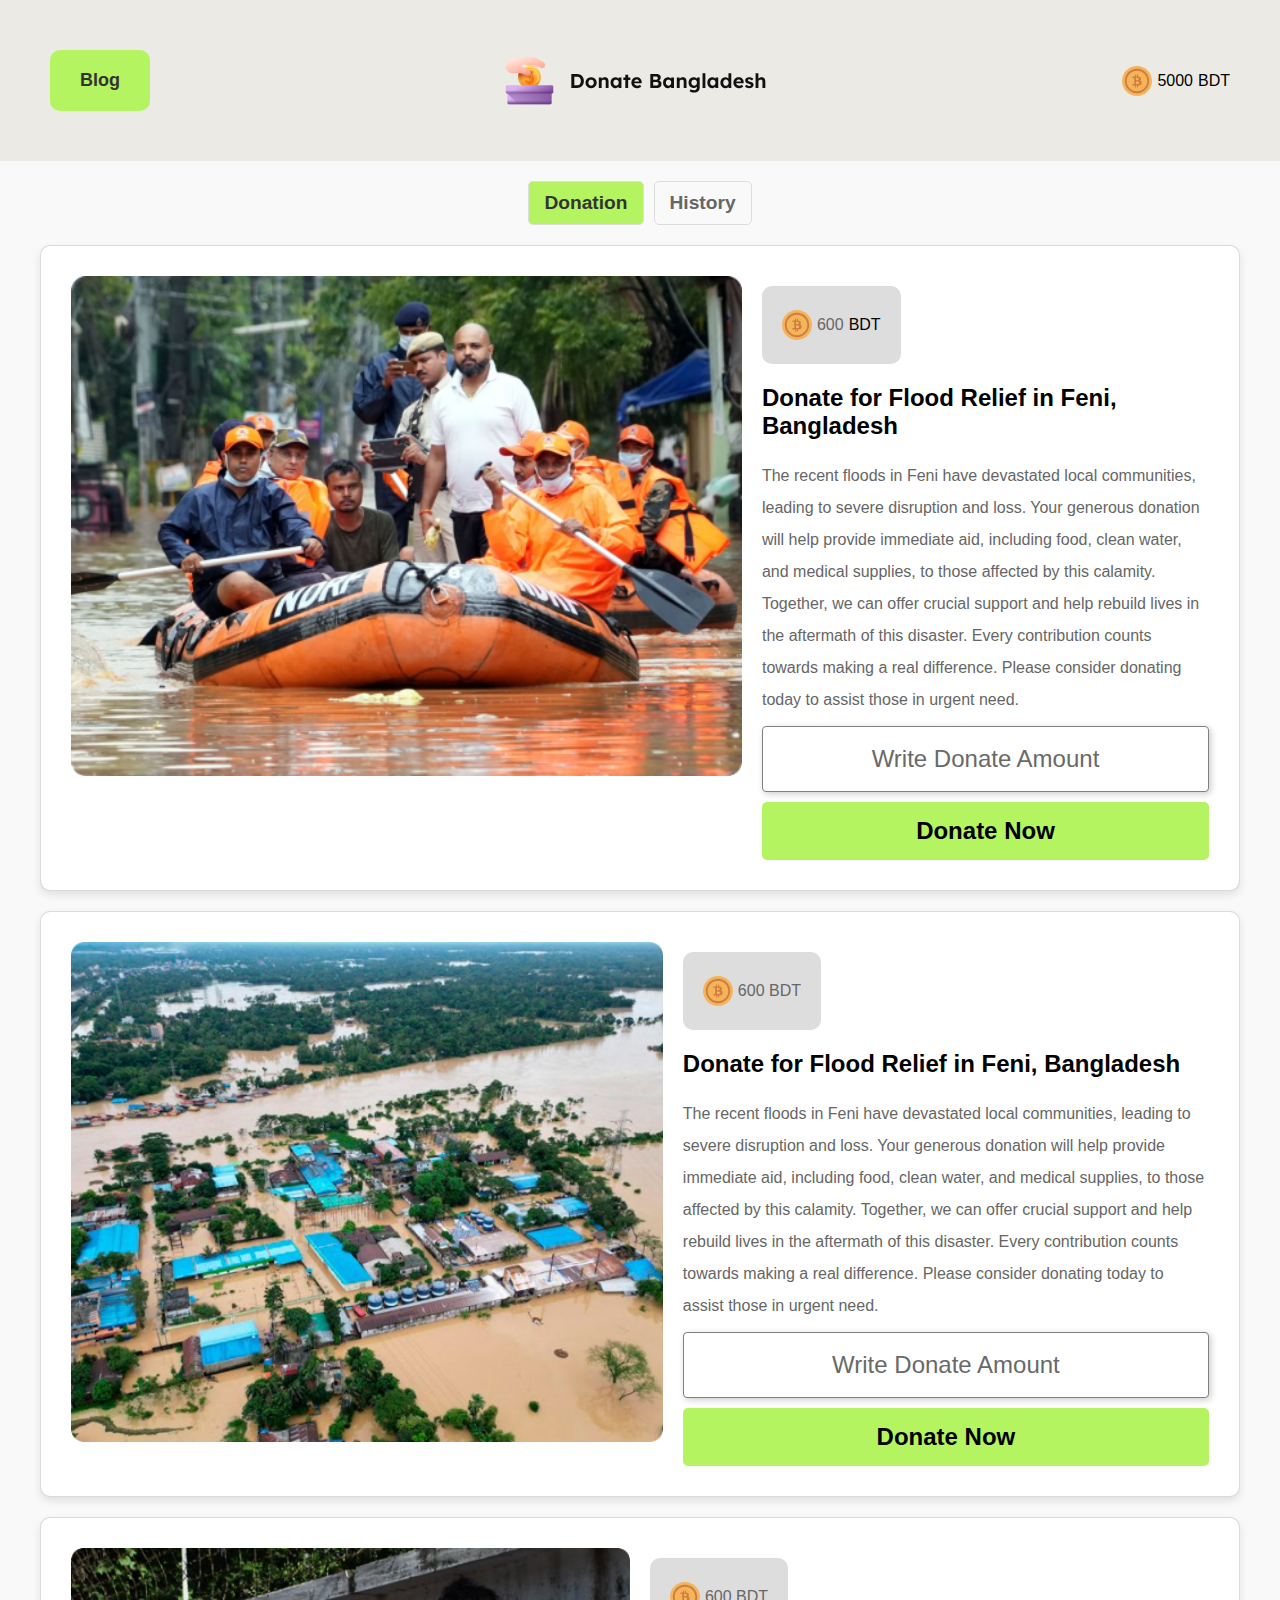
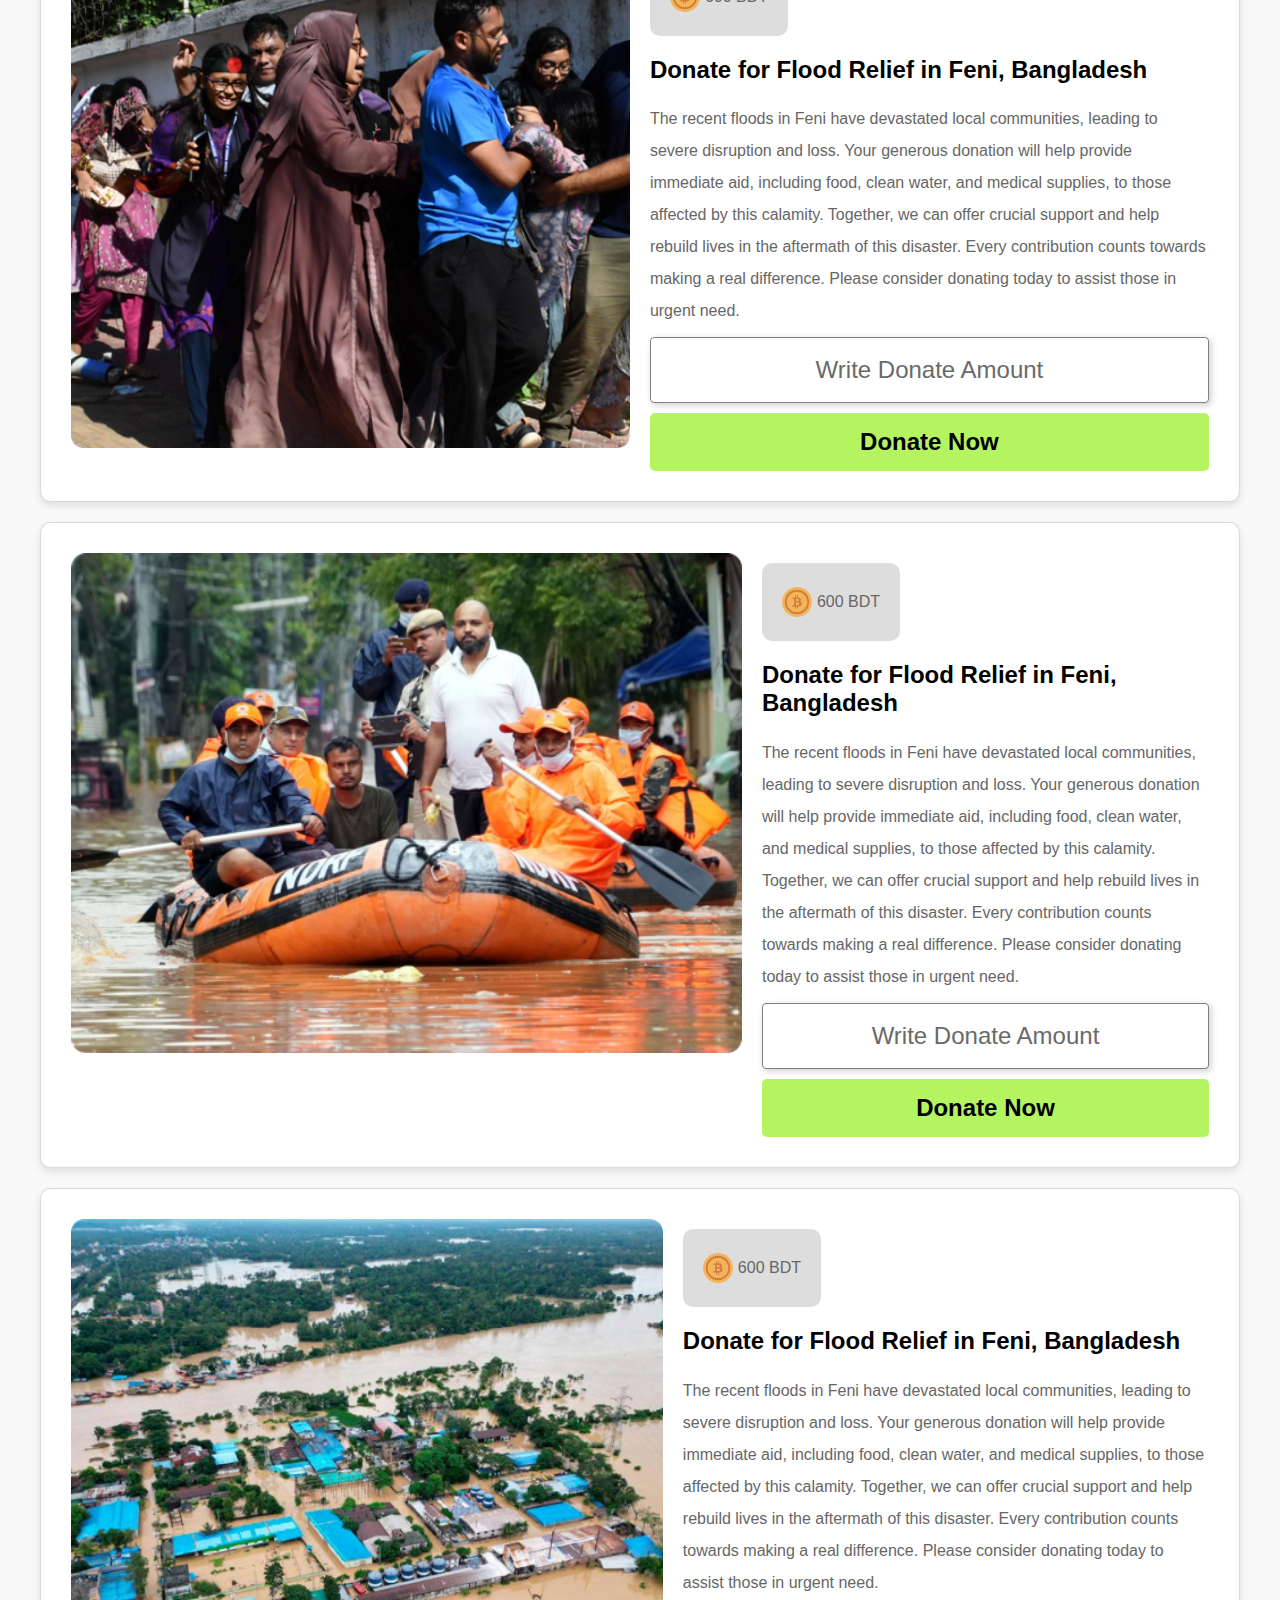
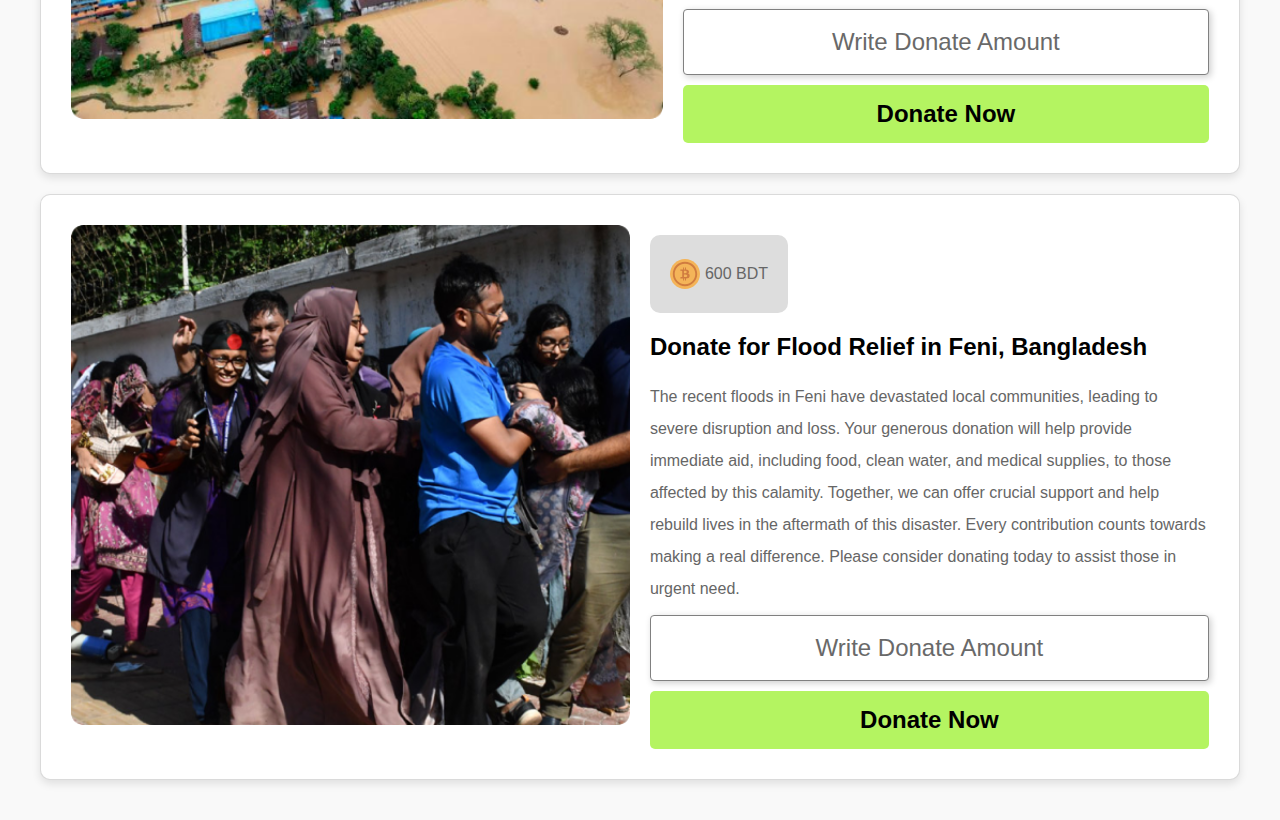
==== commit 1dbcff59: "Value change" ====
--- a/index.html
+++ b/index.html
@@ -316,7 +316,7 @@
             />
           </g>
         </svg>
-        5000 BDT
+        <p id="total">5000</p> BDT
       </span>
     </header>
 
@@ -382,7 +382,8 @@
                   />
                 </g>
               </svg>
-              600 BDT
+              <p class="donate-total">600</p>
+              BDT
             </div>
             <h2 style="text-rendering: bold">
               Donate for Flood Relief in Feni, Bangladesh
@@ -470,7 +471,7 @@
                   />
                 </g>
               </svg>
-              600 BDT
+              <p class="donate-total">600 BDT</p>
             </div>
             <h2 style="text-rendering: bold">
               Donate for Flood Relief in Feni, Bangladesh
@@ -558,7 +559,7 @@
                   />
                 </g>
               </svg>
-              600 BDT
+              <p class="donate-total">600 BDT</p>
             </div>
             <h2 style="text-rendering: bold">
               Donate for Flood Relief in Feni, Bangladesh
@@ -645,7 +646,7 @@
                   />
                 </g>
               </svg>
-              600 BDT
+              <p class="donate-total">600 BDT</p>
             </div>
             <h2 style="text-rendering: bold">
               Donate for Flood Relief in Feni, Bangladesh
@@ -733,7 +734,7 @@
                   />
                 </g>
               </svg>
-              600 BDT
+              <p class="donate-total">600 BDT</p>
             </div>
             <h2 style="text-rendering: bold">
               Donate for Flood Relief in Feni, Bangladesh
@@ -821,7 +822,7 @@
                   />
                 </g>
               </svg>
-              600 BDT
+              <p class="donate-total">600 BDT</p>
             </div>
             <h2 style="text-rendering: bold">
               Donate for Flood Relief in Feni, Bangladesh
